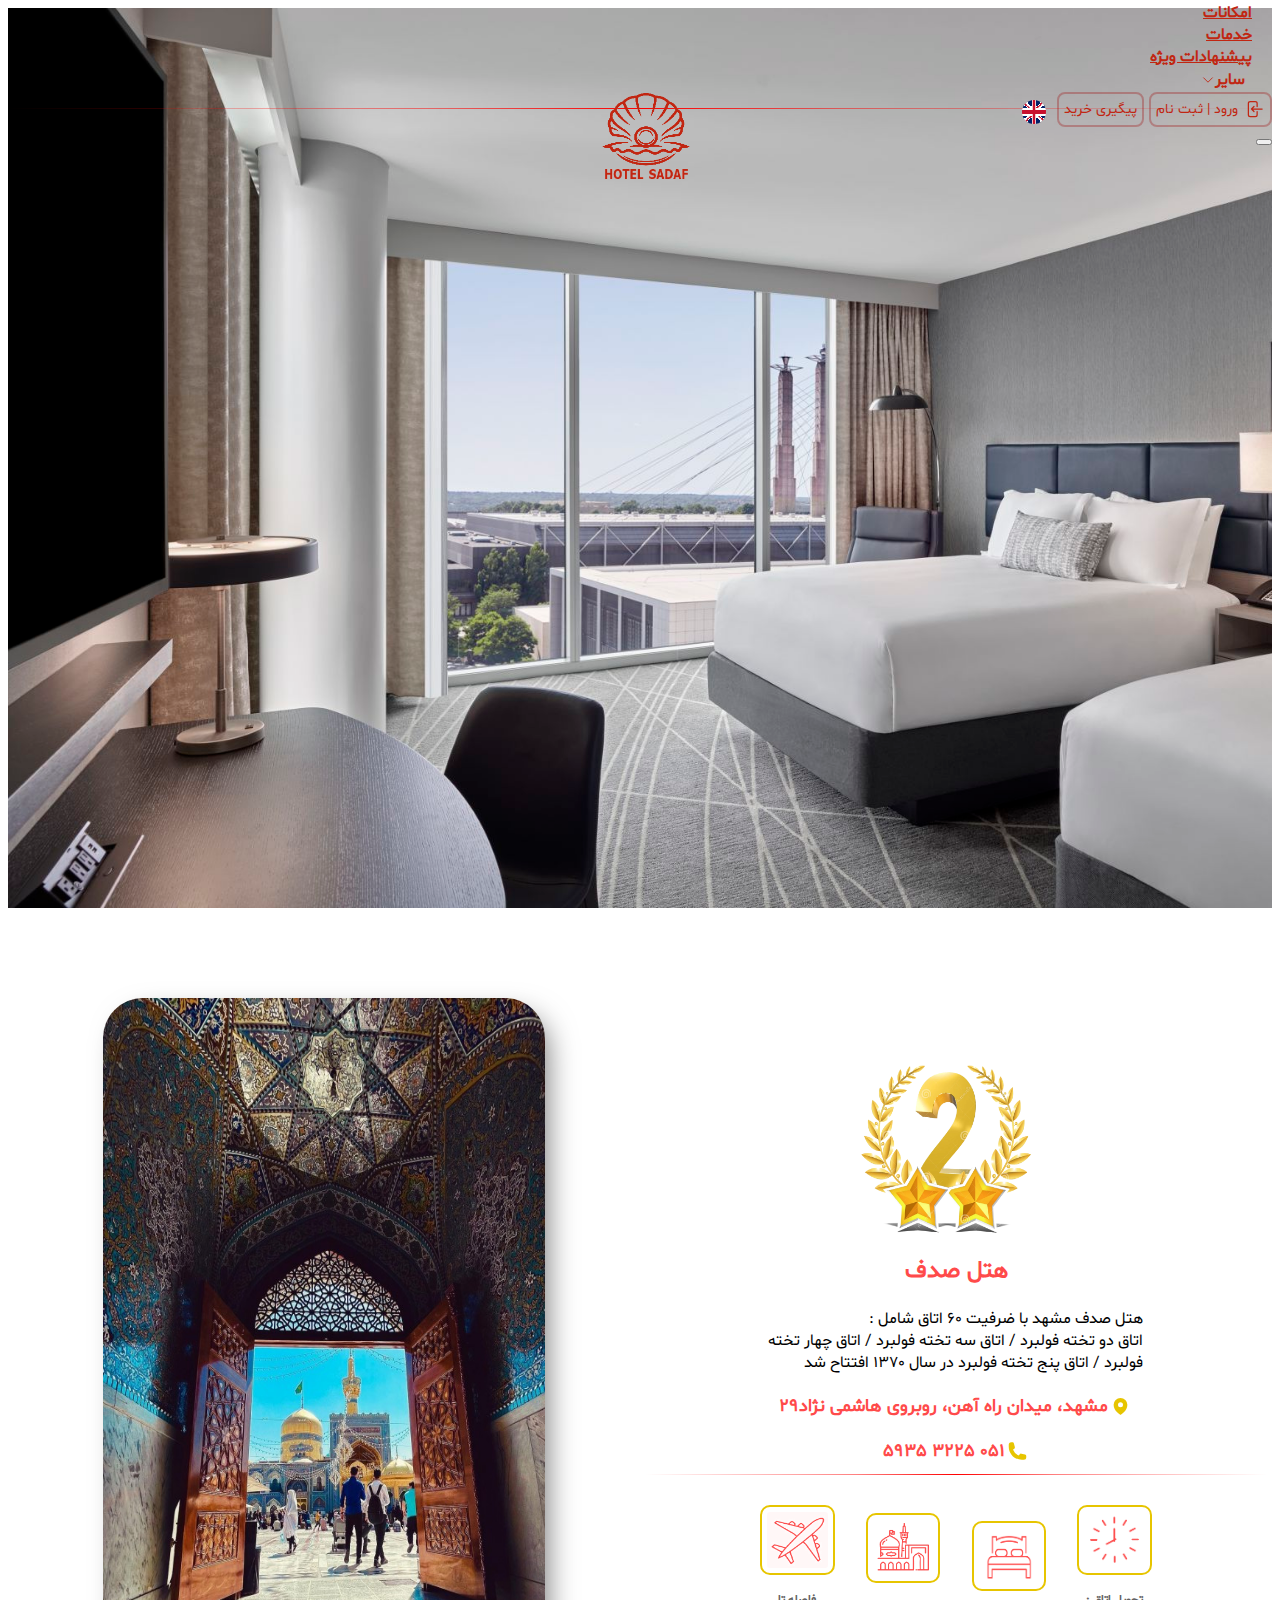
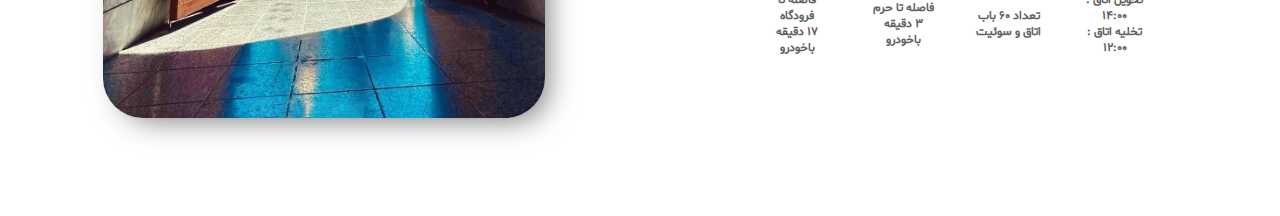
==== index.html @ 2b6723b4 "added navbar" ====
<!DOCTYPE html>
<html lang="fa" dir="rtl">
<head>
    <meta charset="UTF-8">
    <meta name="viewport" content="width=device-width, initial-scale=1.0">
    <title>نگین رز پاژ</title>
    <link href="https://cdn.jsdelivr.net/npm/bootstrap@5.3.2/dist/css/bootstrap.min.css" rel="stylesheet" integrity="sha384-T3c6CoIi6uLrA9TneNEoa7RxnatzjcDSCmG1MXxSR1GAsXEV/Dwwykc2MPK8M2HN" crossorigin="anonymous">
    <link rel="stylesheet" href="./style/navbar.css">
    <link rel="stylesheet" href="./style/app.css">
    <link rel="stylesheet" href="./style/about.css">
</head>
<body>
    <div id="myimg" class="site-top">
        <nav class="navbar navbar-expand-lg">
            <div class="container-fluid">
                <div class="collapse navbar-collapse" id="navbarSupportedContent">
                    <div class="nav-item navbar-link links marrg">
                        <a class="nav-link" href="#">صفحه اصلی</a>
                    </div>
                    <div class="nav-item navbar-link links marrg">
                        <a class="nav-link" href="#">معرفی هتل</a>
                    </div>
                    <div class="nav-item navbar-link links marrg">
                        <a class="nav-link" href="#">امکانات</a>
                    </div>
                    <div class="nav-item navbar-link links marrg">
                        <a class="nav-link" href="#">خدمات</a>
                    </div>
                    <div class="nav-item navbar-link links marrg">
                        <a class="nav-link" href="#">پیشنهادات ویژه</a>
                    </div>
                    <button class="dropdown marrg">
                        <div class="dropdown-title">
                            <span>سایر</span>
                            <svg class="dropdown-title-icon" xmlns="http://www.w3.org/2000/svg" width="14" height="14" fill="none" viewBox="0 0 24 24" stroke-width="1.5" stroke="currentColor" class="w-6 h-6">
                                <path stroke-linecap="round" stroke-linejoin="round" d="M19.5 8.25l-7.5 7.5-7.5-7.5" />
                            </svg> 
                        </div>
                        <div class="dropdown-content-container">
                            <div class="dropdown-content">
                                <div class="mydropdown-item dropdown-link">
                                    <span>درباره ما</span>
                                </div>
                                <div class="mydropdown-item dropdown-link dropdown-item-last">
                                    <span>تماس با ما</span>
                                </div>
                            </div>
                        </div>
                    </button>
                </div>
                <a class="navbar-brand" href="#"><img width="90px" height="90px" src="./img/logo.png" alt=""></a>
                <div class="navbar-btns">
                    <div class="nav-btn-stay">
                        <svg class="login_icon"xmlns="http://www.w3.org/2000/svg" style="width: 22px; height: 20px;color: #c12612" fill="none" viewBox="0 0 24 24" stroke-width="1.5" stroke="currentColor" class="w-6 h-6">
                            <path stroke-linecap="round" stroke-linejoin="round" d="M15.75 9V5.25A2.25 2.25 0 0013.5 3h-6a2.25 2.25 0 00-2.25 2.25v13.5A2.25 2.25 0 007.5 21h6a2.25 2.25 0 002.25-2.25V15M12 9l-3 3m0 0l3 3m-3-3h12.75" />
                          </svg>                      
                        <a href="./login-form/index.html" class="signin_link">ورود | ثبت نام</a>                    
                    </div>
                    <div class="nav-btn basket">                      
                        <a href="#" class="signin_link">پیگیری خرید</a>                    
                    </div>
                    <div class="language-element">
                        <button onclick="myFunction()" class="language-btn"></button>
                        <div class="language-drop dropdown">
                            <div id="language-dropdown" class="dropdown-content-container">
                                <div class="dropdown-content">
                                    <div class="mydropdown-item dropdown-link lang-item">
                                        <img style="border-radius: 15px;" width="24px" height="24px" src="./img/Flag_of_the_United_Kingdom.png" alt="eng-flag">
                                        <span>&#160 english</span>
                                    </div>
                                    <div class="mydropdown-item dropdown-link dropdown-item-last lang-item">
                                        <img style="margin-left: 10px; border-radius: 15px;" width="24px" height="24px" src="./img/arab-flag.png" alt="arab-flag">
                                        <span>&#160 العربی</span>
                                    </div>
                                </div>
                            </div>
                        </div>
                    </div>
                </div>
                <button onclick="show()" class="navbar-toggler btn-tooggle" type="button" data-bs-toggle="collapse" data-bs-target="#navbarSupportedContent" aria-controls="navbarSupportedContent" aria-expanded="false" aria-label="Toggle navigation">
                    <span class="navbar-toggler-icon "></span>
                </button>
            </div>
        </nav>
        <div class="divider">
        </div>
    </div>
    <div class="about container-fluid">
        <div class="about-text">
            <img class="text-photo" width="175px" height="175px" src="./img/2star.png" alt="stars">
            <h2 style="text-align: center; color: #ff4a4a;font-weight: bold;">هتل صدف</h2>
            <span style="padding-right: 20%;">هتل صدف مشهد با ضرفیت 60 اتاق شامل : </span>
            <span style="padding-right: 20%; width: 85%;">اتاق دو تخته فولبرد / اتاق سه تخته فولبرد / اتاق چهار تخته فولبرد / اتاق پنج تخته فولبرد در سال 1370 افتتاح شد</span>
            <div class="about-location">
                <svg xmlns="http://www.w3.org/2000/svg" style="width: 25px; height:20px; color: #e7c500" viewBox="0 0 24 24" fill="currentColor" class="w-6 h-6">
                    <path fill-rule="evenodd" d="m11.54 22.351.07.04.028.016a.76.76 0 0 0 .723 0l.028-.015.071-.041a16.975 16.975 0 0 0 1.144-.742 19.58 19.58 0 0 0 2.683-2.282c1.944-1.99 3.963-4.98 3.963-8.827a8.25 8.25 0 0 0-16.5 0c0 3.846 2.02 6.837 3.963 8.827a19.58 19.58 0 0 0 2.682 2.282 16.975 16.975 0 0 0 1.145.742ZM12 13.5a3 3 0 1 0 0-6 3 3 0 0 0 0 6Z" clip-rule="evenodd" />
                </svg>                  
                <span class="loc-text">مشهد، میدان راه آهن، روبروی هاشمی نژاد۲۹</span>
            </div>
            <div class="about-call">
                <svg xmlns="http://www.w3.org/2000/svg" style="width: 25px; height:20px; color: #e7c500" viewBox="0 0 24 24" fill="currentColor" class="w-6 h-6">
                    <path fill-rule="evenodd" d="M1.5 4.5a3 3 0 0 1 3-3h1.372c.86 0 1.61.586 1.819 1.42l1.105 4.423a1.875 1.875 0 0 1-.694 1.955l-1.293.97c-.135.101-.164.249-.126.352a11.285 11.285 0 0 0 6.697 6.697c.103.038.25.009.352-.126l.97-1.293a1.875 1.875 0 0 1 1.955-.694l4.423 1.105c.834.209 1.42.959 1.42 1.82V19.5a3 3 0 0 1-3 3h-2.25C8.552 22.5 1.5 15.448 1.5 6.75V4.5Z" clip-rule="evenodd" />
                </svg>                  
                <span class="call-text">051 3225 5935</span>  
            </div>
            <div class="divider" style="height: 1.5px;">
            </div>
            <div class="about-cards">
                <div class="single-about-card">
                    <img class="about-card-img" src="./img/clock.png" alt="clock">
                    <div class="about-card-text">
                        <span>تحویل اتاق : 14:00</span>
                        <span>تخلیه اتاق : 12:00</span>
                    </div>
                </div>
                <div class="single-about-card">
                    <img class="about-card-img" src="./img/bed.png" alt="clock">
                    <div class="about-card-text">
                        <span>تعداد 60 باب</span>
                        <span>اتاق و سوئیت</span>
                    </div>
                </div>
                <div class="single-about-card">
                    <img class="about-card-img" src="./img/shrine.png" alt="clock">
                    <div class="about-card-text">
                        <span>فاصله تا حرم</span>
                        <span>3 دقیقه باخودرو</span>
                    </div>
                </div>
                <div class="single-about-card">
                    <img class="about-card-img" src="./img/plain.png" alt="clock">
                    <div class="about-card-text">
                        <span>فاصله تا فرودگاه</span>
                        <span>17 دقیقه باخودرو</span>
                    </div>
                </div>
            </div>
        </div>
        <div class="about-img">
            <img src="./img/shrine.jpg" alt="">
        </div>
    </div>
</body>

<script src="https://cdn.jsdelivr.net/npm/bootstrap@5.3.2/dist/js/bootstrap.bundle.min.js" integrity="sha384-C6RzsynM9kWDrMNeT87bh95OGNyZPhcTNXj1NW7RuBCsyN/o0jlpcV8Qyq46cDfL" crossorigin="anonymous"></script>
<script src="./js/slider.js"></script>
<script src="./js/navbar.js"></script>
</html>
---- style/navbar.css ----
@media screen and (max-width: 1170px) and (min-width: 990px) {
    .navbar-link a{font-size: 10px;}
    .dropdown .dropdown-title{font-size: 10px;}
    .nav-btn a{font-size: 12px;}

}

@media screen and (max-width: 992px) {
    .btn-tooggle{
        position: absolute;
        left: 10px;
        top: 10px;
    }
    .container-fluid{
        position: relative;
    }
    .navbar-btns{
        margin: 0px auto;
    }
}

@media screen and (max-width: 500px) {
    .nav-btn-stay a{
        font-size: 10px;
    }
    .basket a{
        font-size: 10px;
    }
    .navbar-btns{
        margin-right: 0px;
    }
}

.navbar-brand{
    position: absolute;
    right: 46%;
}

.site-top{
    width: 100%;
    height: 100vh;
    background-size: cover;
    transition: all 250ms ease-in-out;
}
.navbar{
    height: 90px;
    display: flex;
    /* background-color: rgba(0, 0, 0, 0.096); */
    display: flex;
    align-items: center;
    position: relative;
}

.navbar-container{
    display: flex;
    background-color: rgba(0, 0, 0, 0);
    align-items: center;
    gap: 15px;
}

.navbar-menu{
    display: flex;
    gap: 27px;
}

.mydropdown-item:hover{
    background-color: #c12612;
    .dropdown-from-left-text{
        color: #f3f3f3;
    }
    .dropdown-from-left-text-icon{
        color: white;
    }
}

.mydropdown-item{
    width: 100%;
    height: 40px;
    text-align: right;
    padding-top: 3px;
    transition: all 250ms ease-in;
}

.mydropdown-item > span{
    margin-right: 10px;
}

.mydropdown-item-last{
    border-radius: 0px 0px 10px 10px;
}

.dropdown-link{
    width: 100%;
}

.dropdown-link:hover{
    color: white;
}

.dropdown{
    border: none;
    text-decoration: none;
    color: black;
    background-color: rgba(0, 0, 0, 0);
    font-size: 16px;
    cursor: pointer;
    transition: all 250ms ease-in-out 100ms;
    display: inline-flex;
    padding-right: 7px;
}

.dropdown-title-icon{
    transition: all 250ms ease-in-out;
}

.dropdown-title{
    transition: all 250ms ease-in-out;
    color: #c12612;
    font-weight: bold;
}

.nav-link{
    color: #c12612;
    font-weight: bold;
}

.dropdown:hover{
    .dropdown-content-container{
        display: block;
    }
    .dropdown-title-icon{
        transform: rotate(180deg);
    }
}

.dropdown-title{
    display: flex;
    align-items: center;
    justify-content: center;
}

.dropdown-content-container{
    display: none;
    margin-top: 24px;
    position: absolute;
    background-color: white;
    transition: all 250ms ease-in-out 100ms;
    border-radius: 0px 0px 10px 10px;
    width: 122px;
}

.dropdown-content{
    display: flex;
    flex-direction: column;
    align-items:center;
    justify-content: right;
}

.dropdown-from-left{
    width: 100%;
}

.dropdown-from-left:hover{
    .dropdown-from-left-container{
        display: block;
    }
}

.dropdown-from-left-container{
    display: none;
    position: absolute;
    background-color: white;
    margin-right: 123px;
    margin-top: -26px;
    width: 120px;
    border-radius: 10px 0px 10px 10px;
}

.dropdown-from-left-content{
    display: flex;
    flex-direction: column;
    align-items: start;
}

.dropdown-from-left-link{
    width: 100%;
    height: 33px;
    transition: all 250ms ease-in-out;
    text-align: right;
    padding-top: 2px;
}

.dropdown-from-left-title{
    display: flex;
    align-items: center;
    justify-content: space-between;
    padding-right: 5px;
}

.toplink{
    border-radius: 10px 0px 0px 0px;
}

.lastlink{
    border-radius:  0px 0px 0px 10px;
}

.dropdown-from-left-link:hover{
    background-color: #723c80;
    color: white;
    .dropdown-from-left-link > a{
        color: white;
    }
}

.navbar-link{
    min-width: 30px;
    color: black;
}

.marrg{
    margin-right: 20px;
}

.navbar-link > a{
    transition: all 250ms ease-in;
}

.navbar-link > a:hover{
    color: white;
}


.navbar-btns{
    display: flex;
    gap: 5px;
}

.nav-btn{
    font-size: 14px;
    height: 35px;
    gap: 5px;
    border: 2px solid #9f111151;
    border-radius: 8px;
    padding: 5px;
    transition: all 250ms ease-in;
    cursor: pointer;
    /* width: 120px; */
}

.nav-btn-stay{
    font-size: 14px;
    height: 35px;
    display: flex;
    align-items: center;
    gap: 5px;
    border: 2px solid #9f111151;
    border-radius: 8px;
    padding: 5px;
    transition: all 250ms ease-in;
    cursor: pointer;
}

.nav-btn:hover{
    background-color: #ffffff3f;
}

.basket{
    display: flex;
    align-items: center;
    justify-content: center;
}

.language-btn{
    border: none;
    width: 24px;
    height: 24px;
    border-radius: 15px;
    background-image: url(../img/Flag_of_the_United_Kingdom.png);
    cursor: pointer;
    margin-top: 6px;
}

.language-element{
    display: flex;
    flex-direction: column;
    align-items: center;
    justify-content: center;
    width: 37px;
}

#language-dropdown{
    position: absolute;
    left: -22px;
}

#language-dropdown::after{
    content: "";
    position: absolute;
    transition: all 0.3s ease-in;
    top: -33px;
    left: calc(50% - 50px);
    border-top: 18px solid transparent;
    border-bottom: 18px solid rgb(255, 255, 255);
    border-left: 18px solid transparent;
    border-right: 18px solid transparent;
}

.lang-item{
    display: flex;
    align-items: center;
    justify-content: center;
}

.signin_link{
    color: #c12612;
    text-decoration: none;
}

.divider{
    background: rgb(143,29,29);
    background: linear-gradient(90deg, rgba(143,29,29,0) 0%, rgba(255,0,0,0.499124649859944) 34%, rgba(255,0,0,1) 50%, rgba(255,0,0,0.4963235294117647) 66%, rgba(255,0,0,0) 100%);
    width: 100%;
    height: 1px;
    margin-top: 10px;
}
---- style/app.css ----
@font-face {
    font-family: "shabnam";
    src: url("../fonts/Shabnam-FD.woff2") format("woff2");
}

*{
    box-sizing: border-box;
    font-family: "shabnam",sans-serif;
}

.links{
    text-decoration: none;
}

body{
    overflow-x: hidden;
}

.main-container{
    width: 85%;
}


@media screen and (max-width: 1000px) {
    .main-container{
        width: 100%;
    }
}
---- style/about.css ----
.about{
    display: flex;
    height: 100vh;
    overflow-x: hidden;
    align-items: center;
}

.about-text{
    display: flex;
    flex-direction: column;
    padding: 5px;
    position: relative;
}

.about-text{
    width: 50%;
}

.text-photo{
    margin-right: 37.25%;
}

.about-location , .about-call{
    display: flex;
    align-items: center;
    justify-content: center;
    margin-top: 20px;
}

.loc-text , .call-text{
    color: #ff4a4a;
    font-size: 18px;
    font-weight: 800;
}

.single-about-card{
    width: 12%;
}

.about-cards{
    margin-top: 30px;
    display: flex;
    align-items: center;
    justify-content: center;
    gap: 5%;
}

.about-card-img{
    width: 100%;
    height: 70px;
    padding: 5px;
    border: 2px solid #e7c500;
    border-radius: 10px;
}

.about-card-text{
    width: 100%;
    display: flex;
    flex-direction: column;
    margin-top: 10px;
    text-align: center;
}

.about-card-text span{
    color: rgb(98, 98, 98);
    font-size: 12px;
    font-weight: 600;
}

.about-img{
    display: flex;
    justify-content: center;
    height: 80%;
    width: 50%;
}

.about-img img{
    height: 100%;
    width: 70%;
    border-radius: 40px;
    -webkit-box-shadow: 10px 10px 30px -9px rgba(112,112,112,1);
    -moz-box-shadow: 10px 10px 30px -9px rgba(112,112,112,1);
    box-shadow: 10px 10px 30px -9px rgba(112,112,112,1);
}
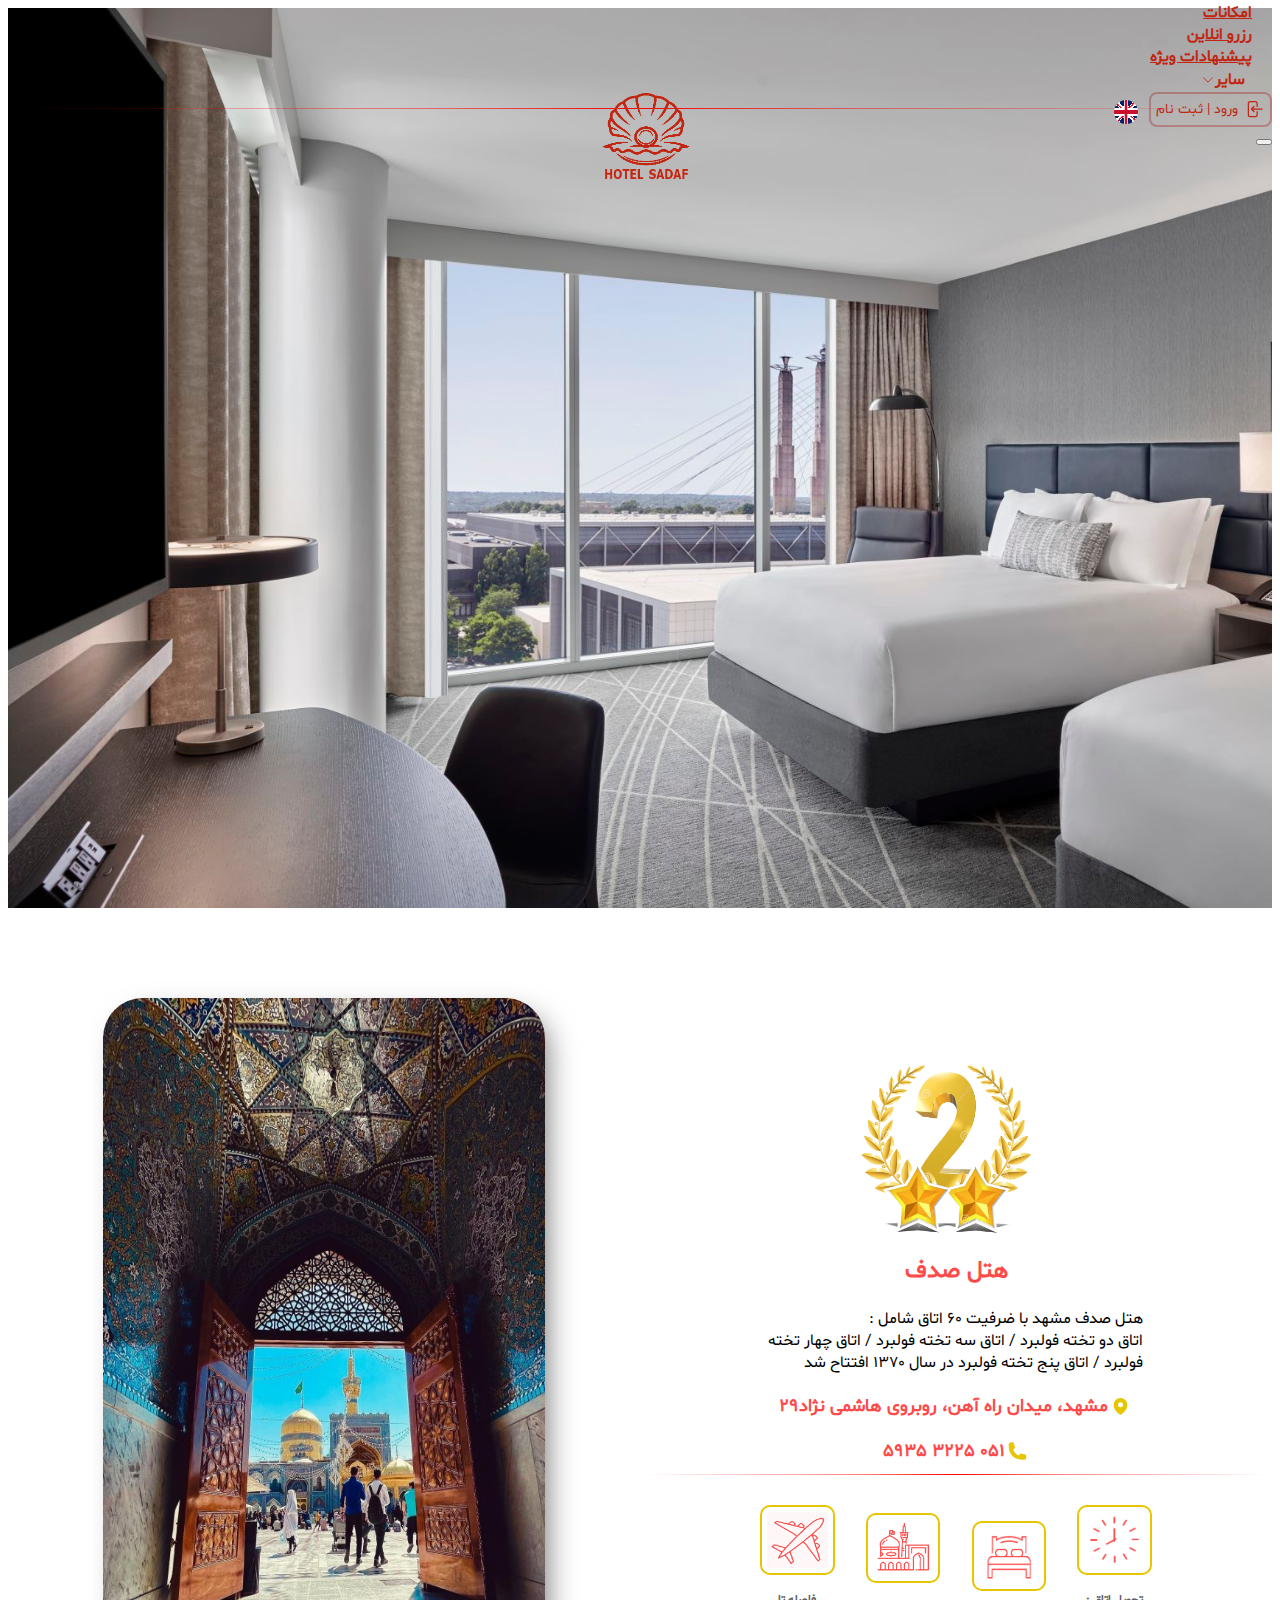
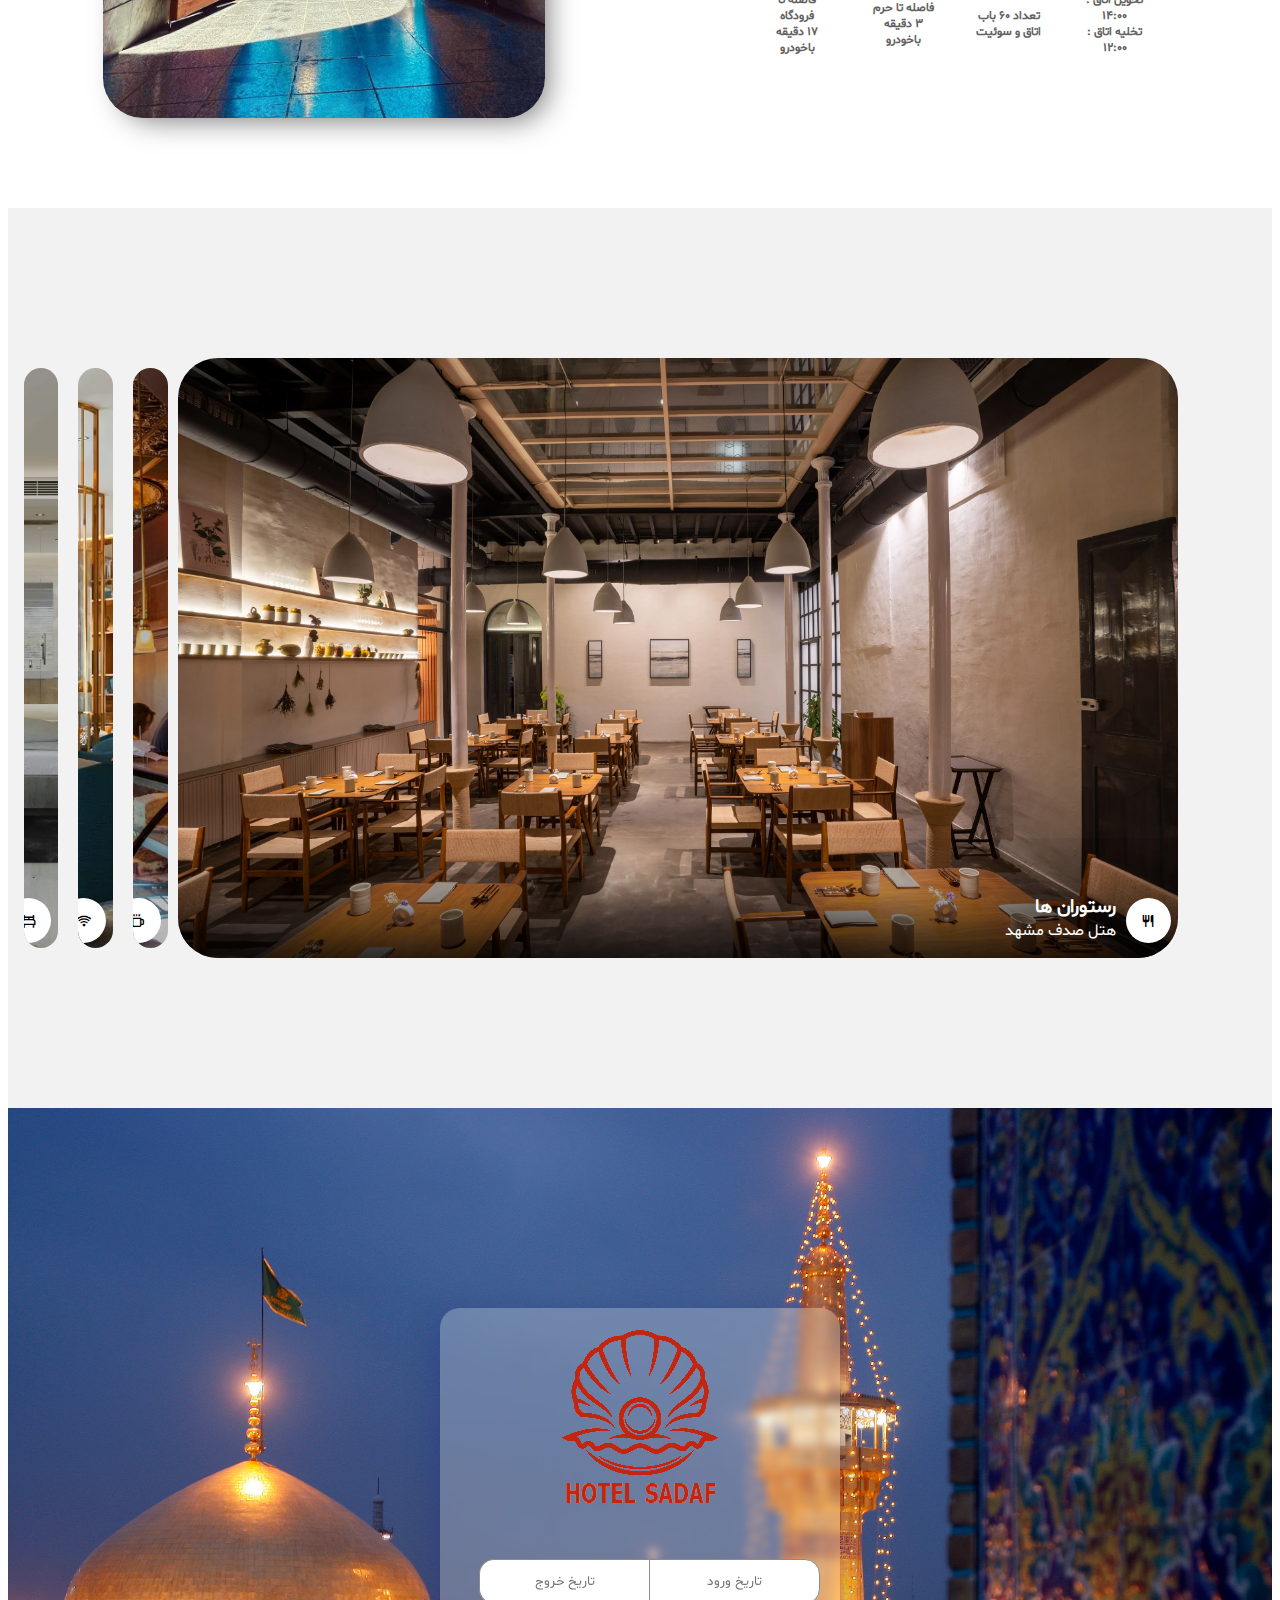
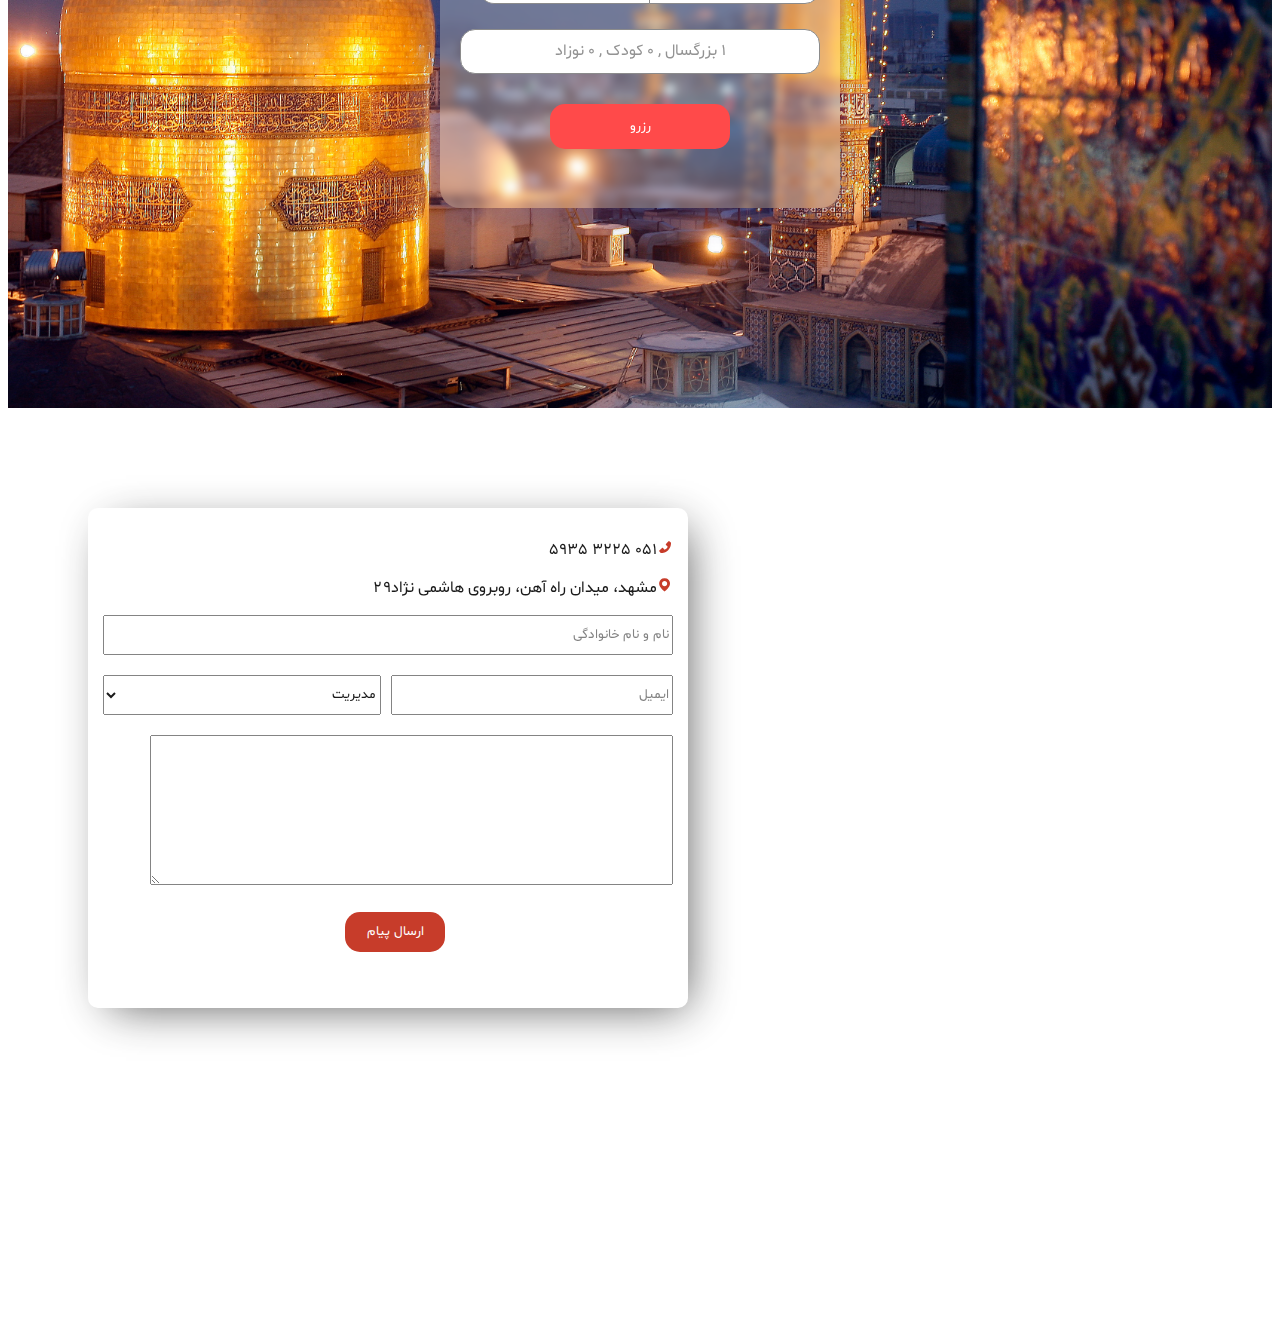
==== commit ad78000e: "homepage completed" ====
--- a/index.html
+++ b/index.html
@@ -3,11 +3,16 @@
 <head>
     <meta charset="UTF-8">
     <meta name="viewport" content="width=device-width, initial-scale=1.0">
-    <title>نگین رز پاژ</title>
+    <title>هتل صدف مشهد</title>
     <link href="https://cdn.jsdelivr.net/npm/bootstrap@5.3.2/dist/css/bootstrap.min.css" rel="stylesheet" integrity="sha384-T3c6CoIi6uLrA9TneNEoa7RxnatzjcDSCmG1MXxSR1GAsXEV/Dwwykc2MPK8M2HN" crossorigin="anonymous">
+    <link href='https://unpkg.com/boxicons@2.0.7/css/boxicons.min.css' rel='stylesheet'>
     <link rel="stylesheet" href="./style/navbar.css">
     <link rel="stylesheet" href="./style/app.css">
     <link rel="stylesheet" href="./style/about.css">
+    <link rel="stylesheet" href="./style/carousel.css">
+    <link rel="stylesheet" href="./style/map.css">
+    <link rel="stylesheet" href="./style/apibox.css">
+    <link rel="stylesheet" href="./date/kamadatepicker.min.css">
 </head>
 <body>
     <div id="myimg" class="site-top">
@@ -24,7 +29,7 @@
                         <a class="nav-link" href="#">امکانات</a>
                     </div>
                     <div class="nav-item navbar-link links marrg">
-                        <a class="nav-link" href="#">خدمات</a>
+                        <a class="nav-link" href="#">رزرو انلاین</a>
                     </div>
                     <div class="nav-item navbar-link links marrg">
                         <a class="nav-link" href="#">پیشنهادات ویژه</a>
@@ -55,9 +60,6 @@
                             <path stroke-linecap="round" stroke-linejoin="round" d="M15.75 9V5.25A2.25 2.25 0 0013.5 3h-6a2.25 2.25 0 00-2.25 2.25v13.5A2.25 2.25 0 007.5 21h6a2.25 2.25 0 002.25-2.25V15M12 9l-3 3m0 0l3 3m-3-3h12.75" />
                           </svg>                      
                         <a href="./login-form/index.html" class="signin_link">ورود | ثبت نام</a>                    
-                    </div>
-                    <div class="nav-btn basket">                      
-                        <a href="#" class="signin_link">پیگیری خرید</a>                    
                     </div>
                     <div class="language-element">
                         <button onclick="myFunction()" class="language-btn"></button>
@@ -140,9 +142,173 @@
             <img src="./img/shrine.jpg" alt="">
         </div>
     </div>
+    <div class="options-body container-fluid">
+        <div class="options">
+            <div class="option active" style="background-image: url('./img/Untitled-1.jpg');">
+                <div class="shadow"></div>
+                <div class="label">
+                <div class="icon">
+                    <i class='bx bx-restaurant'></i>
+                </div>
+                <div class="info">
+                    <div class="main">رستوران ها</div>
+                    <div class="sub">هتل صدف مشهد</div>
+                </div>
+                </div>
+            </div>
+            <div class="option" style="background-image: url('./img/cofe.jpg');">
+                <div class="shadow"></div>
+                <div class="label">
+                    <div class="icon">
+                        <i class='bx bx-coffee' ></i>
+                    </div>
+                    <div class="info">
+                        <div class="main">کافی شاپ ها</div>
+                        <div class="sub">هتل صدف مشهد</div>
+                    </div>
+                </div>
+            </div>
+            <div class="option" style="background-image: url('./img/lobby.jpg');;">
+                <div class="shadow"></div>
+                <div class="label">
+                    <div class="icon">
+                        <i class='bx bx-wifi'></i>
+                    </div>
+                    <div class="info">
+                        <div class="main">لابی هتل</div>
+                        <div class="sub">هتل صدف مشهد</div>
+                    </div>
+                </div>
+            </div>
+            <div class="option" style="background-image: url('./img/room.jpg');">
+                <div class="shadow"></div>
+                <div class="label">
+                <div class="icon">
+                    <i class='bx bx-bed'></i>
+                </div>
+                <div class="info">
+                    <div class="main">اتاق ها</div>
+                    <div class="sub">هتل صدف مشهد</div>
+                </div>
+                </div>
+            </div>
+        </div>
+    </div>
+    <div class="onlineRes">
+        <div class="container-fluid apibox">
+            <div class="api-inp">
+                <img class="mylogo" src="./img/logo.png" alt="logo">
+                <div class="date-inp">
+                    <input type="text" name="datee" id="HoStrTime" class="datepick">
+                    <input type="text" name="datee" id="HoEndTime" class="datepickEnd">
+                </div>
+                <div class="number-of-pass-inp" onclick="HoShowSetNumber()">
+                    <span class="PassNumber" id="HoAdultNum"></span>
+                    <span class="PassNumber" id="HoKidNum"></span>
+                    <span class="PassNumber" id="HoChildNum"></span>
+                    <div id="HoSetNumber" class="set-number">
+                        <div class="single-row">
+                            <span class="age-row-title">بزرگسال<span class="age-discrib">(بزرگتر از 12 سال)</span></span>
+                            <button class="plus" onclick="HoIncrease('adult')">
+                                <svg style="width: 24px; height:24px;" xmlns="http://www.w3.org/2000/svg" fill="none" viewBox="0 0 24 24" stroke-width="1.5" stroke="currentColor" class="w-6 h-6">
+                                <path stroke-linecap="round" stroke-linejoin="round" d="M12 9v6m3-3H9m12 0a9 9 0 11-18 0 9 9 0 0118 0z" />
+                                </svg>
+                            </button>
+                            <span id="HoAdult"></span>
+                            <button class="minus" onclick="HoDecrese('adult')">
+                                <svg style="width: 24px; height:24px;" xmlns="http://www.w3.org/2000/svg" fill="none" viewBox="0 0 24 24" stroke-width="1.5" stroke="currentColor" class="w-6 h-6">
+                                    <path stroke-linecap="round" stroke-linejoin="round" d="M15 12H9m12 0a9 9 0 11-18 0 9 9 0 0118 0z" />
+                                </svg>                              
+                            </button>
+                        </div>
+                        <div class="single-row">
+                            <span class="age-row-title">کودک<span class="age-discrib">(بین 2 الی 12 سال)</span></span>
+                            <button style="margin-right: 6.5px;" class="plus" onclick="HoIncrease('kid')">
+                                <svg style="width: 24px; height:24px;" xmlns="http://www.w3.org/2000/svg" fill="none" viewBox="0 0 24 24" stroke-width="1.5" stroke="currentColor" class="w-6 h-6">
+                                <path stroke-linecap="round" stroke-linejoin="round" d="M12 9v6m3-3H9m12 0a9 9 0 11-18 0 9 9 0 0118 0z" />
+                                </svg>
+                            </button>
+                            <span id="HoKid"></span>
+                            <button class="minus" onclick="HoDecrese('kid')">
+                                <svg style="width: 24px; height:24px;" xmlns="http://www.w3.org/2000/svg" fill="none" viewBox="0 0 24 24" stroke-width="1.5" stroke="currentColor" class="w-6 h-6">
+                                    <path stroke-linecap="round" stroke-linejoin="round" d="M15 12H9m12 0a9 9 0 11-18 0 9 9 0 0118 0z" />
+                                </svg>                              
+                            </button>
+                        </div>
+                        <div class="single-row">
+                            <span class="age-row-title">نوزاد<span class="age-discrib">(کمتر از 2 سال)</span></span>
+                            <button style="margin-right: 29.5px;" class="plus" onclick="HoIncrease('child')">
+                                <svg style="width: 24px; height:24px;" xmlns="http://www.w3.org/2000/svg" fill="none" viewBox="0 0 24 24" stroke-width="1.5" stroke="currentColor" class="w-6 h-6">
+                                <path stroke-linecap="round" stroke-linejoin="round" d="M12 9v6m3-3H9m12 0a9 9 0 11-18 0 9 9 0 0118 0z" />
+                                </svg>
+                            </button>
+                            <span id="HoChild"></span>
+                            <button class="minus" onclick="HoDecrese('child')">
+                                <svg style="width: 24px; height:24px;" xmlns="http://www.w3.org/2000/svg" fill="none" viewBox="0 0 24 24" stroke-width="1.5" stroke="currentColor" class="w-6 h-6">
+                                    <path stroke-linecap="round" stroke-linejoin="round" d="M15 12H9m12 0a9 9 0 11-18 0 9 9 0 0118 0z" />
+                                </svg>                              
+                            </button>
+                        </div>
+                        <button class="age-submit">تایید</button>
+                    </div>
+                </div>
+                <button class="submit-search">رزرو</button>
+            </div>
+        </div>
+    </div>
+    <div class="map container-fluid">
+        <iframe class="mymap" src="https://www.google.com/maps/embed?pb=!1m18!1m12!1m3!1d675.9525253292547!2d59.62036240257253!3d36.30284320225684!2m3!1f0!2f0!3f0!3m2!1i1024!2i768!4f13.1!3m3!1m2!1s0x3f6c90e5ed8086eb%3A0xc0cc4158bf1b7c28!2sSadaf%20Hotel!5e0!3m2!1sen!2s!4v1705841017044!5m2!1sen!2s" style="border:0;" allowfullscreen="" loading="lazy" referrerpolicy="no-referrer-when-downgrade"></iframe> 
+        <div class="map-msgbox">
+            <div class="infobox">
+                <p><i style="color: #c12612;" class='bx bxs-phone bx-rotate-270' ></i>051 3225 5935</p>
+                <p><i style="color: #c12612;" class='bx bxs-map'></i>مشهد، میدان راه آهن، روبروی هاشمی نژاد۲۹</p>
+            </div>
+            <div class="msg-inputs">
+                <input type="text" name="fullName" id="fullName" placeholder="نام و نام خانوادگی">
+                <div class="top2-inputs">
+                    <input type="text" name="mail" id="mailpInp" placeholder="ایمیل">
+                    <select name="role" id="Role">
+                        <option value="manager">مدیریت</option>
+                    </select>
+                </div>
+                <div class="msg-twxt">
+                    <textarea name="msgtext" id="msgText" cols="69" rows="8"></textarea>
+                </div>
+            </div>
+            <button class="msgSub">ارسال پیام</button>
+        </div>   
+    </div>
 </body>
-
+<script src="./js/jquery.js"></script>
 <script src="https://cdn.jsdelivr.net/npm/bootstrap@5.3.2/dist/js/bootstrap.bundle.min.js" integrity="sha384-C6RzsynM9kWDrMNeT87bh95OGNyZPhcTNXj1NW7RuBCsyN/o0jlpcV8Qyq46cDfL" crossorigin="anonymous"></script>
 <script src="./js/slider.js"></script>
 <script src="./js/navbar.js"></script>
+<script src="./js/carosel.js"></script>
+<script src="./js/apibox.js"></script>
+<script src="./date/kamadatepicker.min.js"></script>
+<script>
+    let opt = {
+        placeholder : "تاریخ ورود",
+        forceFarsiDigits : true,
+        markHolidays : true,
+        markToday : true,
+        gotoToday : true,
+    }
+    let opt2 = {
+        placeholder : "تاریخ خروج",
+        forceFarsiDigits : true,
+        markHolidays : true,
+        markToday : true,
+        gotoToday : true,
+    }
+    kamaDatepicker('AirStrTime',opt);
+    kamaDatepicker('TrStrTime',opt);
+    kamaDatepicker('FlyStrTime',opt);
+    kamaDatepicker('HoStrTime',opt);
+    kamaDatepicker('BusStrTime',opt);
+    kamaDatepicker('AirEndTime',opt2);
+    kamaDatepicker('TrEndTime',opt2);
+    kamaDatepicker('FlyEndTime',opt2);
+    kamaDatepicker('HoEndTime',opt2);
+</script>
 </html>--- a/style/app.css
+++ b/style/app.css
@@ -14,6 +14,8 @@
 
 body{
     overflow-x: hidden;
+    display: flex;
+    flex-direction: column;
 }
 
 .main-container{
--- a/style/about.css
+++ b/style/about.css
@@ -82,3 +82,12 @@
     -moz-box-shadow: 10px 10px 30px -9px rgba(112,112,112,1);
     box-shadow: 10px 10px 30px -9px rgba(112,112,112,1);
 }
+
+@media screen and (max-width: 500px) {
+    .about{
+        flex-direction: column;
+    }
+    .about-img{
+        width: 100%;
+    }
+}--- a/style/carousel.css
+++ b/style/carousel.css
@@ -0,0 +1,178 @@
+.options-body {
+    display: flex;
+    flex-direction: row;
+    justify-content: center;
+    align-items: center;
+    overflow: hidden;
+    height: 100vh;
+    font-family: "Roboto", sans-serif;
+    transition: 0.25s;
+    background-color: rgb(242, 242, 242);
+}
+.credit {
+    position: absolute;
+    bottom: 20px;
+    left: 20px;
+    color: inherit;
+}
+.options {
+    display: flex;
+    flex-direction: row;
+    align-items: stretch;
+    overflow: hidden;
+    min-width: 600px;
+    max-width: 100%;
+    width: calc(100% - 100px);
+    height: 600px;
+    margin-right: 7%;
+}
+@media screen and (max-width: 718px) {
+    .options {
+      min-width: 520px;
+    }
+    .options .option:nth-child(5) {
+      display: none;
+    }
+}
+@media screen and (max-width: 638px) {
+    .options {
+      min-width: 440px;
+    }
+    .options .option:nth-child(4) {
+      display: none;
+    }
+}
+@media screen and (max-width: 558px) {
+    .options {
+      min-width: 360px;
+    }
+    .options .option:nth-child(3) {
+      display: none;
+    }
+}
+@media screen and (max-width: 478px) {
+    .options {
+      min-width: 280px;
+    }
+    .options .option:nth-child(2) {
+      display: none;
+    }
+}
+.options .option {
+    position: relative;
+    overflow: hidden;
+    max-width: 60px;
+    margin: 10px;
+    background: var(--optionBackground, var(--defaultBackground, #e6e9ed));
+    background-size: auto 120%;
+    background-position: center;
+    cursor: pointer;
+    transition: 0.5s cubic-bezier(0.05, 0.61, 0.41, 0.95);
+}
+.options .option:nth-child(1) {
+    --defaultBackground: #ed5565;
+}
+.options .option:nth-child(2) {
+    --defaultBackground: #fc6e51;
+}
+.options .option:nth-child(3) {
+    --defaultBackground: #ffce54;
+}
+.options .option:nth-child(4) {
+    --defaultBackground: #2ecc71;
+}
+.options .option:nth-child(5) {
+    --defaultBackground: #5d9cec;
+}
+.options .option:nth-child(6) {
+    --defaultBackground: #ac92ec;
+}
+.options .option.active {
+    flex-grow: 10000;
+    transform: scale(1);
+    max-width: 1000px;
+    margin: 0px;
+    border-radius: 40px;
+    /* background-size: auto 100%; */
+    background-size: cover;
+    /*&:active {
+        transform:scale(0.9);
+    }
+    */
+}
+.options .option.active .shadow {
+    box-shadow: inset 0 -120px 120px -120px black,
+      inset 0 -120px 120px -100px black;
+}
+.options .option.active .label {
+    bottom: 20px;
+    left: 20px;
+}
+.options .option.active .label .info > div {
+    left: 0px;
+    opacity: 1;
+}
+.options .option:not(.active) {
+    flex-grow: 1;
+    border-radius: 30px;
+}
+.options .option:not(.active) .shadow {
+    bottom: -40px;
+    box-shadow: inset 0 -120px 0px -120px black, inset 0 -120px 0px -100px black;
+}
+.options .option:not(.active) .label {
+    bottom: 10px;
+    left: 10px;
+}
+.options .option:not(.active) .label .info > div {
+    left: 20px;
+    opacity: 0;
+}
+.options .option .shadow {
+    position: absolute;
+    bottom: 0px;
+    left: 0px;
+    right: 0px;
+    height: 120px;
+    transition: 0.5s cubic-bezier(0.05, 0.61, 0.41, 0.95);
+}
+.options .option .label {
+    display: flex;
+    position: absolute;
+    right: 0px;
+    height: 40px;
+    /* transition: 0.5s cubic-bezier(0.05, 0.61, 0.41, 0.95); */
+}
+.options .option .label .icon {
+    display: flex;
+    flex-direction: row;
+    justify-content: center;
+    align-items: center;
+    min-width: 45px;
+    max-width: 45px;
+    height: 45px;
+    border-radius: 100%;
+    background-color: white;
+    color: black;
+    margin-right: 7px;
+
+}
+.options .option .label .info {
+    display: flex;
+    flex-direction: column;
+    justify-content: center;
+    margin-right: 10px;
+    color: white;
+    white-space: pre;
+}
+.options .option .label .info > div {
+    position: relative;
+    /* transition: 0.5s cubic-bezier(0.05, 0.61, 0.41, 0.95), opacity 0.5s ease-out; */
+}
+.options .option .label .info .main {
+    font-weight: bold;
+    font-size: 1.2rem;
+}
+.options .option .label .info .sub {
+    /* transition-delay: 0.1s; */
+}--- a/style/map.css
+++ b/style/map.css
@@ -0,0 +1,62 @@
+.map{
+    position: relative;
+}
+
+.map-msgbox{
+    height: 500px;
+    width: 600px;
+    position: absolute;
+    top: 100px;
+    left: 80px;
+    z-index: 1;
+    background-color: white;
+    padding: 15px;
+    -webkit-box-shadow: 10px 10px 45px -12px rgba(0,0,0,0.75);
+    -moz-box-shadow: 10px 10px 45px -12px rgba(0,0,0,0.75);
+    box-shadow: 10px 10px 45px -12px rgba(0,0,0,0.75);
+    opacity: 0.9;
+    border-radius: 10px;
+}
+
+.mymap{
+    width: 100%;
+    height: 100vh;
+}
+
+#fullName{
+    width: 100%;
+    height: 40px;
+}
+
+.top2-inputs{
+    display: flex;
+    align-items: center;
+    gap: 10px;
+    margin-top: 20px;
+}
+
+#mailpInp{
+    width: 100%;
+    height: 40px;
+}
+
+#Role{
+    width: 100%;
+    height: 40px;
+}
+
+#msgText{
+    margin-top: 20px;
+}
+
+.msgSub{
+    border: none;
+    margin-top: 20px;
+    margin-right: 40%;
+    text-decoration: none;
+    color: white;
+    background-color: #c12612;
+    height: 40px;
+    border-radius: 15px;
+    width: 100px;
+}--- a/style/apibox.css
+++ b/style/apibox.css
@@ -0,0 +1,310 @@
+.onlineRes{
+    height: 100vh;
+    background-image: url(../img/shrine-glass.jpg);
+    background-size: cover;
+    display: flex;
+    align-items: center;
+}
+
+.apibox{
+    background: rgba( 255, 255, 255, 0.25 );
+    box-shadow: 0 8px 32px 0 rgba( 31, 38, 135, 0.37 );
+    backdrop-filter: blur( 4px );
+    -webkit-backdrop-filter: blur( 4px );
+    border-radius: 10px;
+    height: 500px;
+    margin: auto;
+    width: 400px;
+    border-radius: 20px;
+    display: flex;
+    flex-direction: column;
+    gap: 20px;
+    padding: 20px;
+}
+
+.FlyBoxes{
+  align-items: center;
+  justify-content: center;
+}
+
+.api-btns{
+    position: relative;
+    display: flex;
+}
+
+.api-inp{
+    display: flex;
+    flex-direction: column;
+    align-items: center;
+    gap: 10px;
+}
+
+.ways-num{
+    position: absolute;
+    top: 20px;
+    right: 15%;
+}
+
+.bbttnn{
+  position: relative;
+  top: 20px;
+  right: 2%;
+  margin-bottom: 2%;
+}
+
+.pricing-toggle {
+    border: 1px solid #8b8b8b;
+    border-radius: 30px;
+    padding: 3px 3px;
+    height: 40px;
+    display: flex;
+    align-items: center;
+    width: 13.3%;
+    margin-top: 20px;
+}
+
+.Toggler{
+    display: none;
+}
+
+.pricing-toggle input[type="radio"]+label {
+    display: flex;
+    align-items: center;
+    background-color: white;
+    color: black;
+    padding: 10px 20px;
+    border-radius: 30px;
+    cursor: pointer;
+    user-select: none;
+    text-align: center;
+    height: 35px;
+    width: 50%;
+    transition: all 200ms ease;
+}
+
+.pricing-toggle input[type="radio"]:checked+label {
+    background-color: #723c80;
+    color: white;
+    height: 35px;
+}
+
+input[type=radio] {
+  --s: 1em;     /* control the size */
+  --c: #723c80; /* the active color */
+  
+  height: var(--s);
+  aspect-ratio: 1;
+  border: calc(var(--s)/8) solid #939393;
+  padding: calc(var(--s)/8);
+  background: 
+     radial-gradient(farthest-side,var(--c) 94%,#0000) 
+     50%/0 0 no-repeat content-box;
+  border-radius: 50%;
+  appearance: none;
+  cursor: pointer;
+  transition: .3s;
+}
+input[type=radio]:checked {
+  border-color: var(--c);
+  background-size: 100% 100%;
+}
+
+input[type=radio]:disabled {
+  background: 
+     linear-gradient(#939393 0 0) 
+     50%/100% 20% no-repeat content-box;
+  opacity: .5;
+  cursor: not-allowed;
+}
+
+label {
+  display:inline-flex;
+  align-items:center;
+  gap:10px;
+  margin:5px 0;
+  cursor: pointer;
+}
+
+.date-inp{
+  width: 100%;
+  display: flex;
+  align-items: center;
+  padding: 0;
+  margin: 0;
+  margin-top: 40px;
+}
+
+.spdate-inp{
+  width: 250px;
+  display: flex;
+  align-items: center;
+  padding: 0;
+  margin: 0;
+}
+
+.submit-search{
+  background-color: #ff4a4a;
+  color: white;
+  border: none;
+  border-radius: 15px;
+  height: 45px;
+  width: 50%;
+}
+
+.strloc{
+  width: 30%;
+  border: 1px solid #8b8b8b;
+  border-radius: 15px;
+  height: 45px;
+  background-color: white;
+  color: #858585;
+  position: relative;
+  z-index: 2;
+}
+
+.strloc-options{
+  background-color: white;
+  height: 200px;
+  overflow-y: scroll;
+  width: 95%;
+  top: 50px;
+  display: none;
+  position: absolute;
+}
+
+.AirSigleLink{
+  color: black;
+  cursor: pointer;
+  transition: all 100ms ease-in;
+  height: 30px;
+  margin-bottom: 0px;
+}
+
+.AirSigleLink:hover{
+  color: white;
+  background-color: #723c80;
+  cursor: pointer;
+}
+
+.AirSigleLink2{
+  color: black;
+  cursor: pointer;
+  transition: all 100ms ease-in;
+  height: 30px;
+  margin-bottom: 0px;
+}
+
+.AirSigleLink2:hover{
+  color: white;
+  background-color: #723c80;
+  cursor: pointer;
+}
+
+.switch-btn{
+  border: none;
+  color: #cc00ff;
+  height: 40px;
+  width: 40px;
+  border-radius: 50%;
+  background-color: rgb(236, 234, 234);
+  margin-left: -12px;
+  margin-right: -12px;
+  z-index: 5;
+  position: relative;
+}
+
+.datepick{
+  border-radius: 0px 15px 15px 0px;
+  border: 1px solid #8b8b8b;
+  height: 45px;
+  text-align: center;
+  width: 100%;
+}
+
+.spdatepick{
+  border-radius: 15px;
+  border: 1px solid #8b8b8b;
+  height: 45px;
+  text-align: center;
+  width: 100%;
+}
+
+.datepickEnd{
+  border-radius: 15px 0px 0px 15px;
+  border: 1px solid #8b8b8b;
+  border-right: none;
+  height: 45px;
+  text-align: center;
+  width: 100%;
+}
+
+.number-of-pass-inp{
+  border-radius: 15px;
+  border: 1px solid #8b8b8b;
+  height: 45px;
+  text-align: center;
+  width: 100%;
+  text-align: center;
+  padding-top: 10px;
+  margin-top: 15px;
+  margin-bottom: 20px;
+  background-color: white;
+}
+
+.PassNumber{
+  color: #939393;
+}
+
+.set-number{
+  background-color: white;
+  border: 1px solid #8b8b8b;
+  border-radius: 15px;
+  width: 110%;
+  flex-direction: column;
+  align-items: center;
+  gap: 15px;
+  position: relative;
+  top: 12px;
+  right: -12px;
+  padding: 10px 0px;
+  display: inline-flex;
+  opacity: 0;
+  pointer-events: none;
+}
+
+.single-row{
+  display: flex;
+  gap: 12px;
+  padding-right: 5px;
+  justify-content: center;
+}
+
+.plus{
+  border: none;
+  background-color: white;
+  color: #70008d;
+}
+
+.minus{
+  border: none;
+  background-color: white;
+  color: #70008d;
+}
+
+.age-row-title{
+  color: #858585;
+}
+
+.age-discrib{
+  font-size: 11px;
+  color: #8b8b8b;
+}
+
+.age-submit{
+  border: none;
+  background-color: #723c80;
+  color: white;
+  width: 25%;
+  height: 40px;
+  border-radius: 8px;
+}--- a/date/kamadatepicker.min.css
+++ b/date/kamadatepicker.min.css
@@ -0,0 +1,125 @@
+/*! kamadatepicker - version 1.5.3 */
+.bd-hide {
+    display: none
+}
+
+.bd-main {
+    background-color: #fff;
+    border: 1px solid #000;
+    padding: 5px;
+    z-index: 9999;
+    width: auto !important;
+    margin: 0;
+    box-shadow: 0 4px 8px 0 rgba(0, 0, 0, .2), 0 6px 20px 0 rgba(0, 0, 0, .19)
+}
+
+.bd-calendar {
+    width: 210px;
+    padding: 0;
+    margin: 0
+}
+
+.bd-calendar table {
+    border: none;
+    width: 210px
+}
+
+.bd-title {
+    width: 210px;
+    padding: 0;
+    margin: 0
+}
+
+.bd-dropdown {
+    display: inline-block;
+    float: right;
+    width: 75px
+}
+
+.bd-dropdown select {
+    width: 100%
+}
+
+.bd-dropdown select,
+.bd-next,
+.bd-prev {
+    height: 30px;
+    border: none;
+    cursor: pointer
+}
+
+.bd-next,
+.bd-prev {
+    background-repeat: no-repeat;
+    background-position: 50% 50%;
+    background-color: #fff;
+    width: 30px;
+    margin: 0;
+    padding: 0;
+    display: inline-block;
+    float: right
+}
+
+.bd-table thead {
+    background-color: #723c80;
+    color: #fff
+}
+
+.bd-table thead tr {
+    height: 30px;
+    cursor: context-menu
+}
+
+.bd-table thead tr th {
+    text-align: center
+}
+
+.bd-table tbody tr td {
+    border: none
+}
+
+.bd-empty-cell,
+.bd-table-days button {
+    width: 30px;
+    height: 30px
+}
+
+.bd-table-days button {
+    background-color: #f8f8f8;
+    border: 0
+}
+
+.bd-table-days button:hover:enabled {
+    color: red;
+    font-weight: 700;
+    background-color: #e7e7e7;
+    cursor: pointer
+}
+
+.bd-table-days button:disabled {
+    background-color: #eee
+}
+
+.bd-today {
+    background-color: #f6d4ff !important;
+    color: #723c80
+}
+
+.bd-holiday {
+    background-color: #fde8e8 !important
+}
+
+.bd-selected-day {
+    color: red;
+    font-weight: 700
+}
+
+.bd-goto-today {
+    width: 210px;
+    height: 30px;
+    color: #fff;
+    background-color: #723c80;
+    padding-top: 5px;
+    cursor: pointer;
+    text-align: center
+}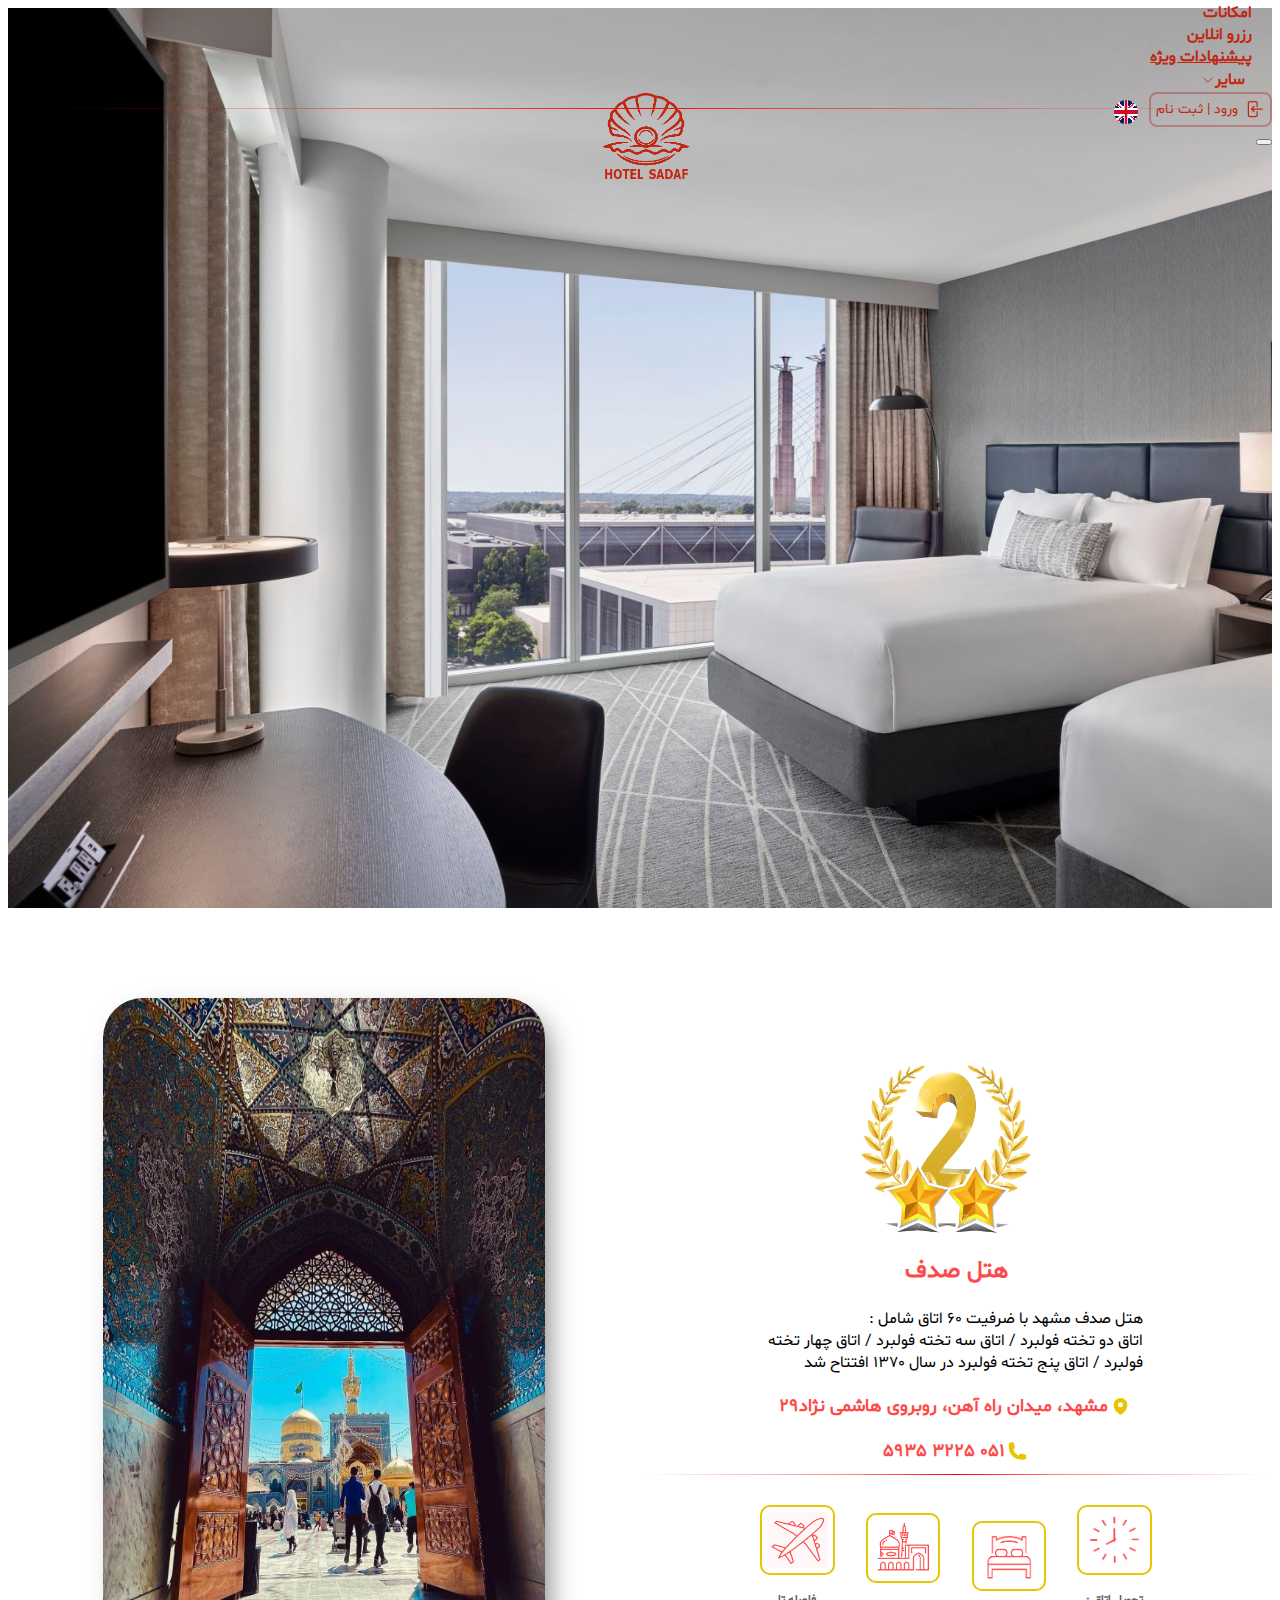
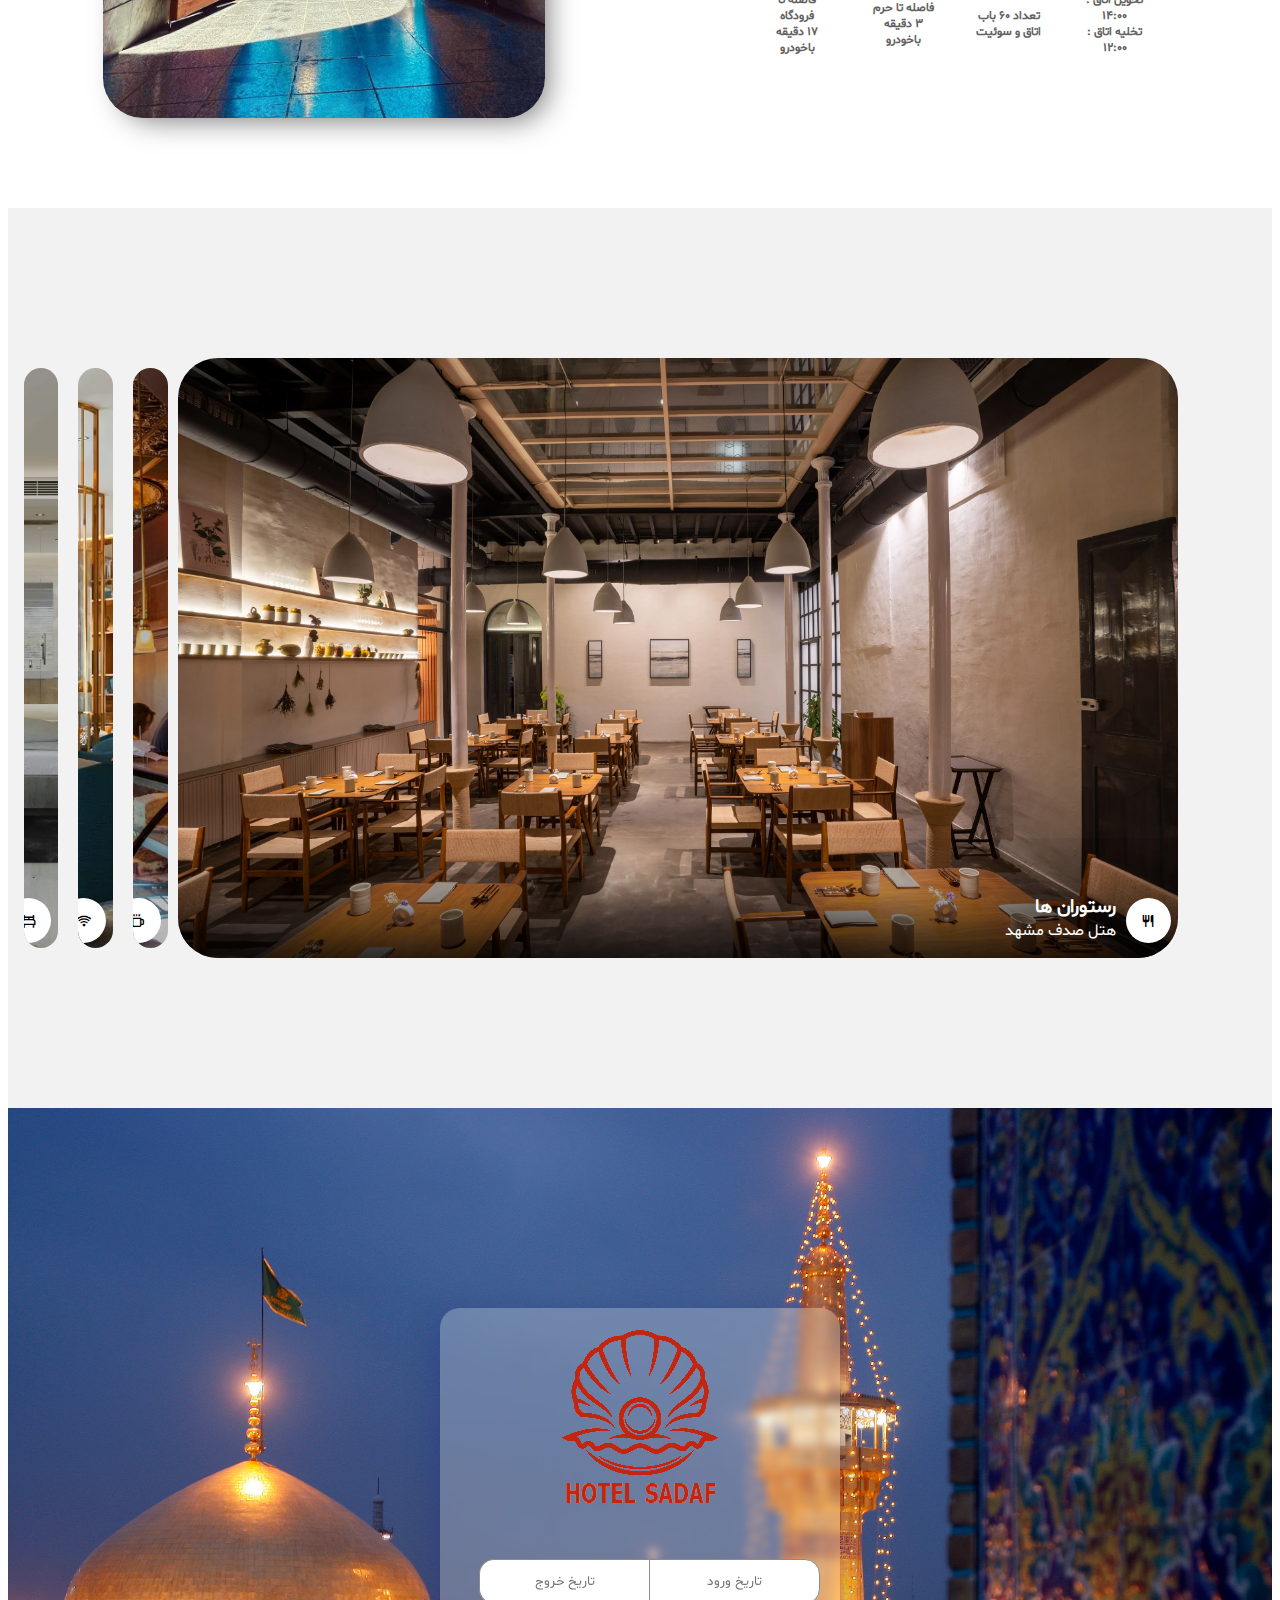
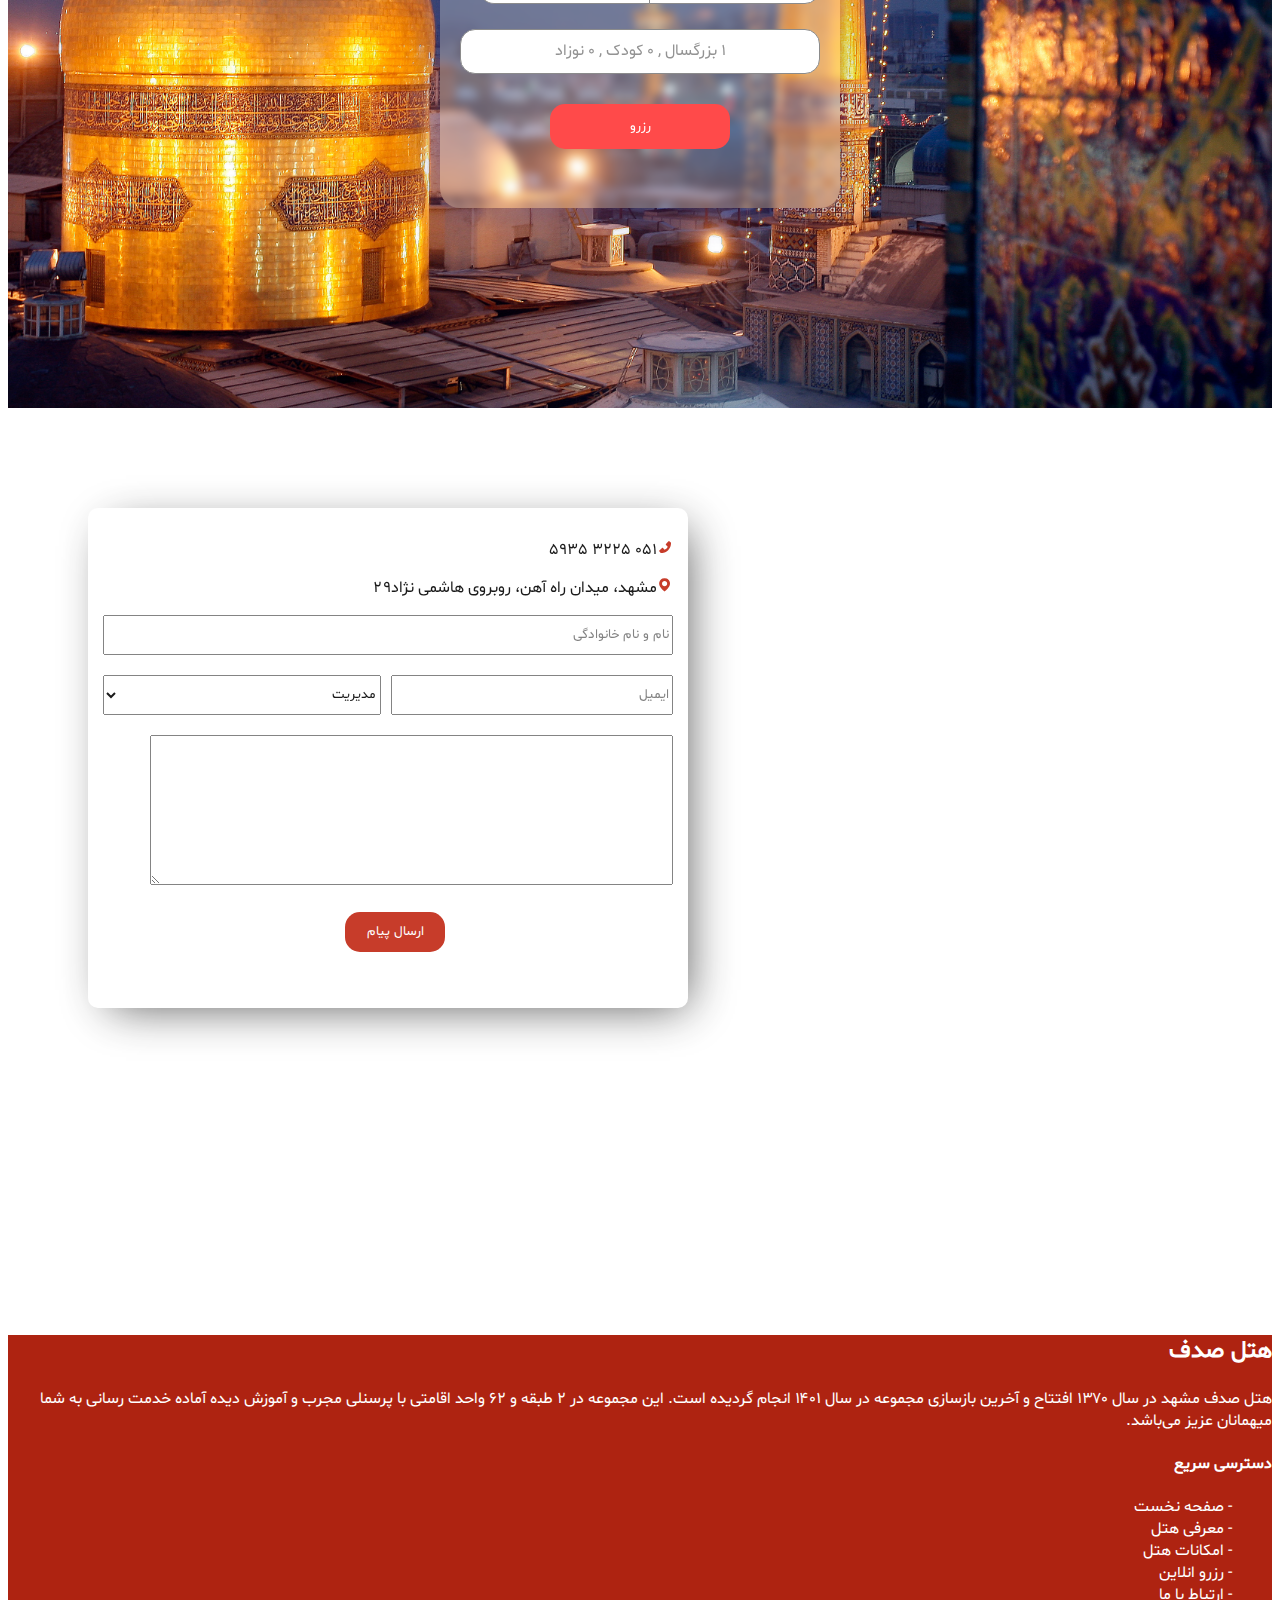
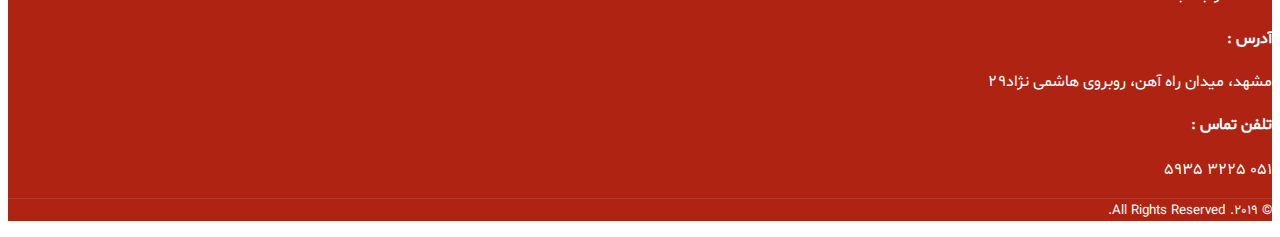
==== commit 4a90ff08: "login page and map added" ====
--- a/index.html
+++ b/index.html
@@ -20,16 +20,16 @@
             <div class="container-fluid">
                 <div class="collapse navbar-collapse" id="navbarSupportedContent">
                     <div class="nav-item navbar-link links marrg">
-                        <a class="nav-link" href="#">صفحه اصلی</a>
-                    </div>
-                    <div class="nav-item navbar-link links marrg">
-                        <a class="nav-link" href="#">معرفی هتل</a>
-                    </div>
-                    <div class="nav-item navbar-link links marrg">
-                        <a class="nav-link" href="#">امکانات</a>
-                    </div>
-                    <div class="nav-item navbar-link links marrg">
-                        <a class="nav-link" href="#">رزرو انلاین</a>
+                        <a class="nav-link" href="./index.html">صفحه اصلی</a>
+                    </div>
+                    <div class="nav-item navbar-link links marrg">
+                        <span class="nav-link spannav" onclick="scrolltoabout()">معرفی هتل</span>
+                    </div>
+                    <div class="nav-item navbar-link links marrg">
+                        <span class="nav-link spannav" onclick="scrolltoOpp()">امکانات</span>
+                    </div>
+                    <div class="nav-item navbar-link links marrg">
+                        <span class="nav-link spannav" onclick="scrolltoRes()">رزرو انلاین</span>
                     </div>
                     <div class="nav-item navbar-link links marrg">
                         <a class="nav-link" href="#">پیشنهادات ویژه</a>
@@ -59,7 +59,7 @@
                         <svg class="login_icon"xmlns="http://www.w3.org/2000/svg" style="width: 22px; height: 20px;color: #c12612" fill="none" viewBox="0 0 24 24" stroke-width="1.5" stroke="currentColor" class="w-6 h-6">
                             <path stroke-linecap="round" stroke-linejoin="round" d="M15.75 9V5.25A2.25 2.25 0 0013.5 3h-6a2.25 2.25 0 00-2.25 2.25v13.5A2.25 2.25 0 007.5 21h6a2.25 2.25 0 002.25-2.25V15M12 9l-3 3m0 0l3 3m-3-3h12.75" />
                           </svg>                      
-                        <a href="./login-form/index.html" class="signin_link">ورود | ثبت نام</a>                    
+                        <a href="./loginpage/login.html" class="signin_link">ورود | ثبت نام</a>                    
                     </div>
                     <div class="language-element">
                         <button onclick="myFunction()" class="language-btn"></button>
@@ -87,7 +87,7 @@
         <div class="divider">
         </div>
     </div>
-    <div class="about container-fluid">
+    <div id="About" class="about container-fluid">
         <div class="about-text">
             <img class="text-photo" width="175px" height="175px" src="./img/2star.png" alt="stars">
             <h2 style="text-align: center; color: #ff4a4a;font-weight: bold;">هتل صدف</h2>
@@ -142,7 +142,7 @@
             <img src="./img/shrine.jpg" alt="">
         </div>
     </div>
-    <div class="options-body container-fluid">
+    <div id="Options" class="options-body container-fluid">
         <div class="options">
             <div class="option active" style="background-image: url('./img/Untitled-1.jpg');">
                 <div class="shadow"></div>
@@ -194,7 +194,7 @@
             </div>
         </div>
     </div>
-    <div class="onlineRes">
+    <div id="Res" class="onlineRes">
         <div class="container-fluid apibox">
             <div class="api-inp">
                 <img class="mylogo" src="./img/logo.png" alt="logo">
@@ -277,6 +277,38 @@
             </div>
             <button class="msgSub">ارسال پیام</button>
         </div>   
+    </div>
+    <div class="pt-5 pb-5 footer">
+        <div class="container">
+          <div class="row">
+            <div class="col-lg-5 col-xs-12 about-company">
+              <h2>هتل صدف</h2>
+              <p class="pr-5 text-white-50">هتل صدف مشهد در سال ۱۳۷۰ افتتاح و آخرین بازسازی مجموعه در سال ۱۴۰۱ انجام گردیده است. این مجموعه در ۲ طبقه و ۶۲ واحد اقامتی با پرسنلی مجرب و آموزش دیده آماده خدمت رسانی به شما میهمانان عزیز می‌باشد.</p>
+              <p><a href="#"><i class="fa fa-facebook-square mr-1"></i></a><a href="#"><i class="fa fa-linkedin-square"></i></a></p>
+            </div>
+            <div class="col-lg-3 col-xs-12 links">
+              <h4 class="mt-lg-0 mt-sm-3">دسترسی سریع</h4>
+                <ul class="m-0 p-0 footlink">
+                  <li>- <a href="./index.html">صفحه نخست</a></li>
+                  <li>- <span class="footerSpan" onclick="scrolltoabout()">معرفی هتل</span></li>
+                  <li>- <span class="footerSpan" onclick="scrolltoOpp()">امکانات هتل</span></li>
+                  <li>- <span class="footerSpan" onclick="scrolltoRes()">رزرو انلاین</span></li>
+                  <li>- <a href="#">ارتباط با ما</a></li>
+                </ul>
+            </div>
+            <div class="col-lg-4 col-xs-12 location">
+              <h4 class="mt-lg-0 mt-sm-4">آدرس : </h4>
+              <p>مشهد، میدان راه آهن، روبروی هاشمی نژاد۲۹</p>
+              <h4 class="mt-lg-0 mt-sm-4">تلفن تماس : </h4>
+              <p class="mb-0"><i class="fa fa-phone mr-3"></i>051 3225 5935</p>
+            </div>
+          </div>
+          <div class="row mt-5">
+            <div class="col copyright">
+              <p class=""><small class="text-white-50">© 2019. All Rights Reserved.</small></p>
+            </div>
+          </div>
+        </div>
     </div>
 </body>
 <script src="./js/jquery.js"></script>
--- a/style/navbar.css
+++ b/style/navbar.css
@@ -323,4 +323,11 @@
     width: 100%;
     height: 1px;
     margin-top: 10px;
+}
+
+.spannav{
+    cursor: pointer;    
+}
+.spannav:hover{
+    color: white;
 }--- a/style/app.css
+++ b/style/app.css
@@ -14,14 +14,55 @@
 
 body{
     overflow-x: hidden;
-    display: flex;
-    flex-direction: column;
+    /* display: flex;
+    flex-direction: column; */
 }
 
 .main-container{
     width: 85%;
 }
 
+.footer{
+  background: #ae2311;
+  color:white;
+  
+  .links{
+    ul {list-style-type: none;}
+    li a{
+      color: white;
+      transition: color .2s;
+      &:hover{
+        text-decoration:none;
+        color:#ff8e80;
+        }
+    }
+  }  
+  .about-company{
+    i{font-size: 25px;}
+    a{
+      color:white;
+      transition: color .2s;
+      &:hover{color:#4180CB}
+    }
+  } 
+  .location{
+    i{font-size: 18px;}
+  }
+  .copyright p{border-top:1px solid rgba(255,255,255,.1);} 
+}
+
+.footlink a{
+    text-decoration: none;
+}
+
+.footerSpan{
+    cursor: pointer;
+    transition: all 200ms ease-in;
+}
+
+.footerSpan:hover{
+    color: #ff8e80;
+}
 
 @media screen and (max-width: 1000px) {
     .main-container{
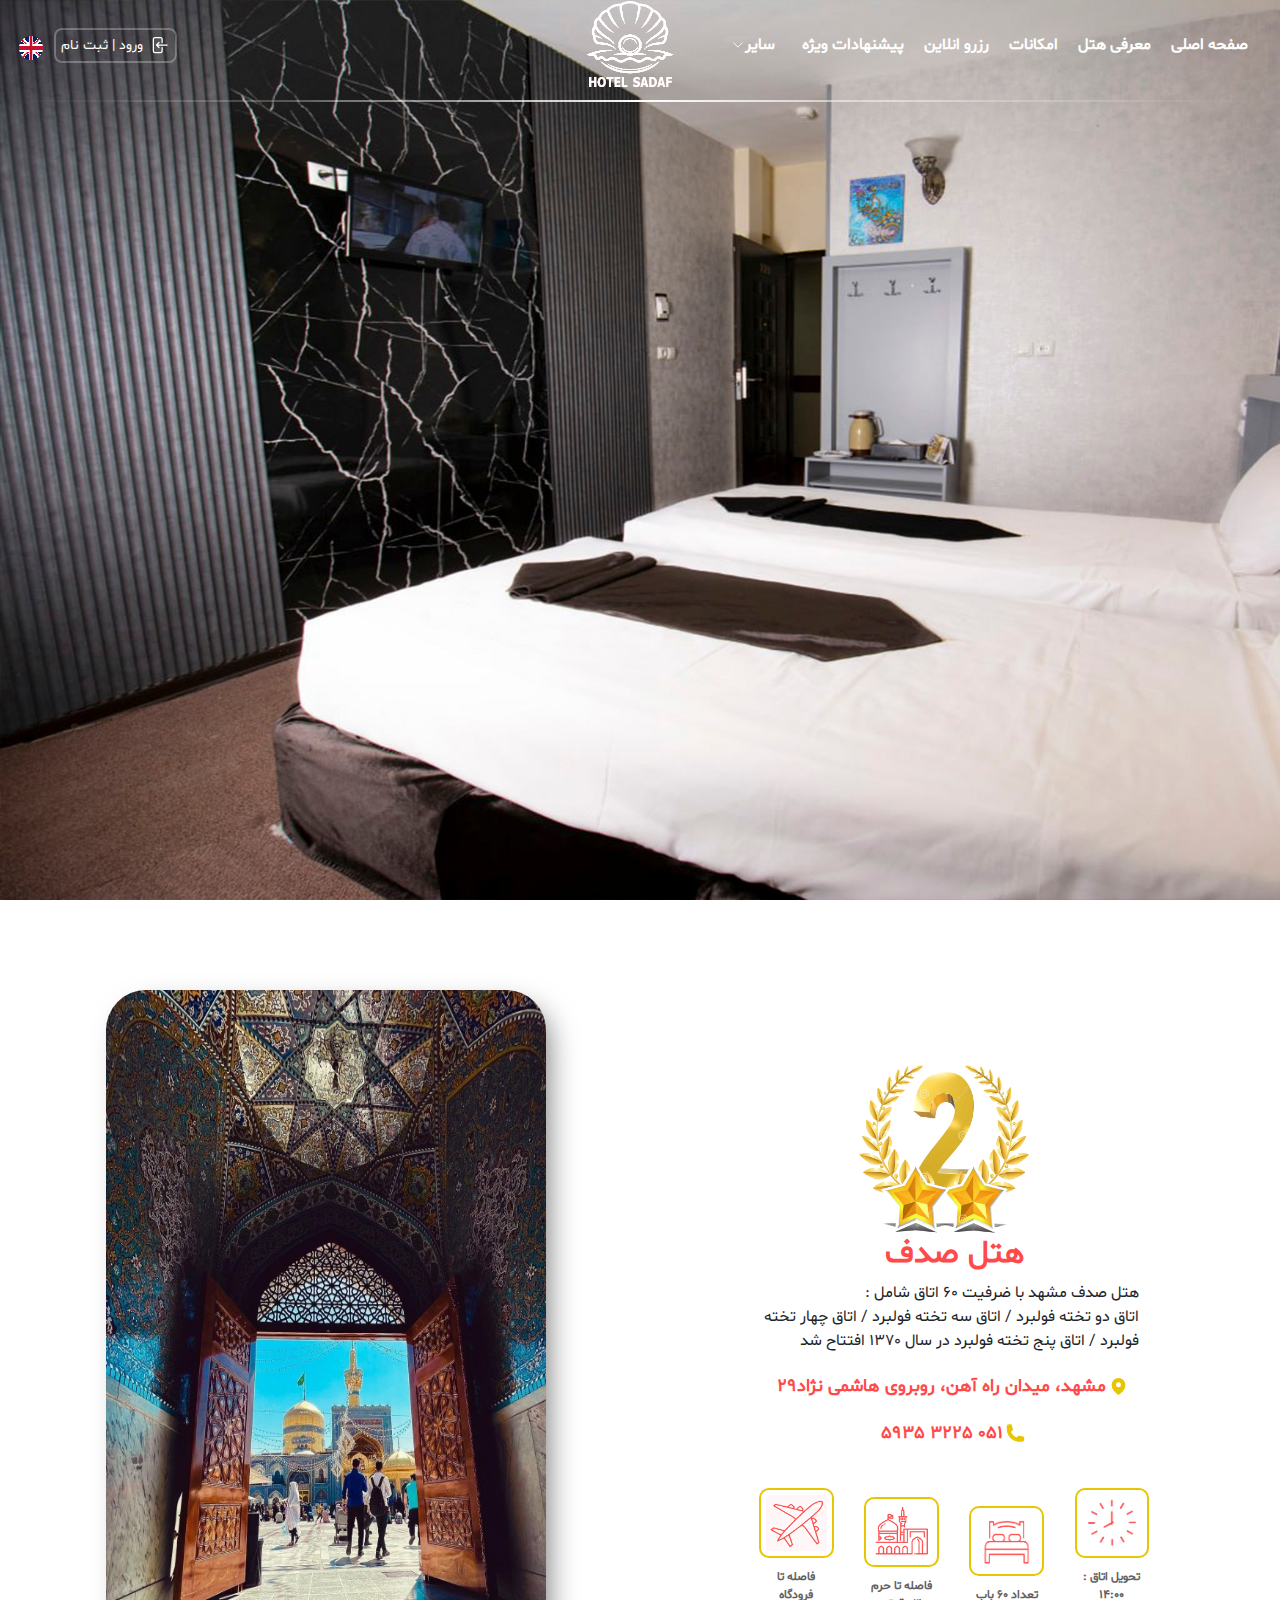
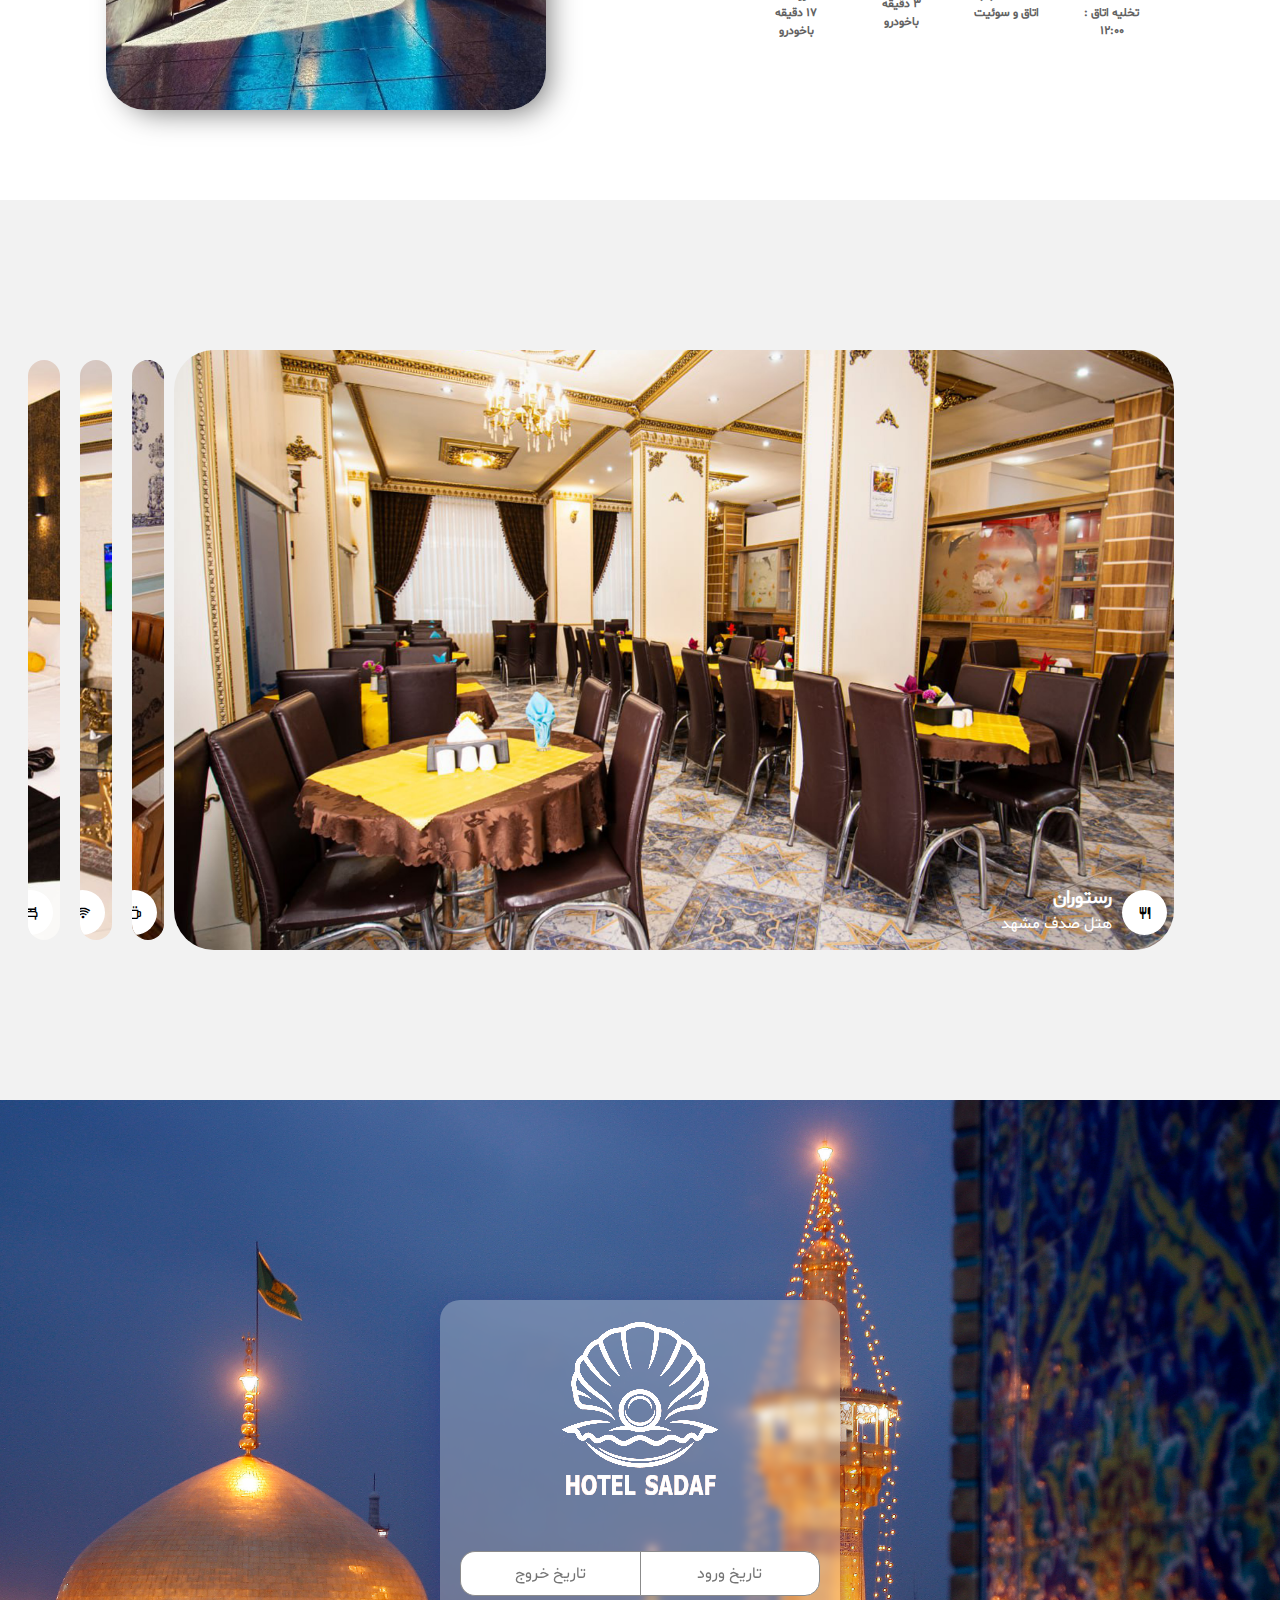
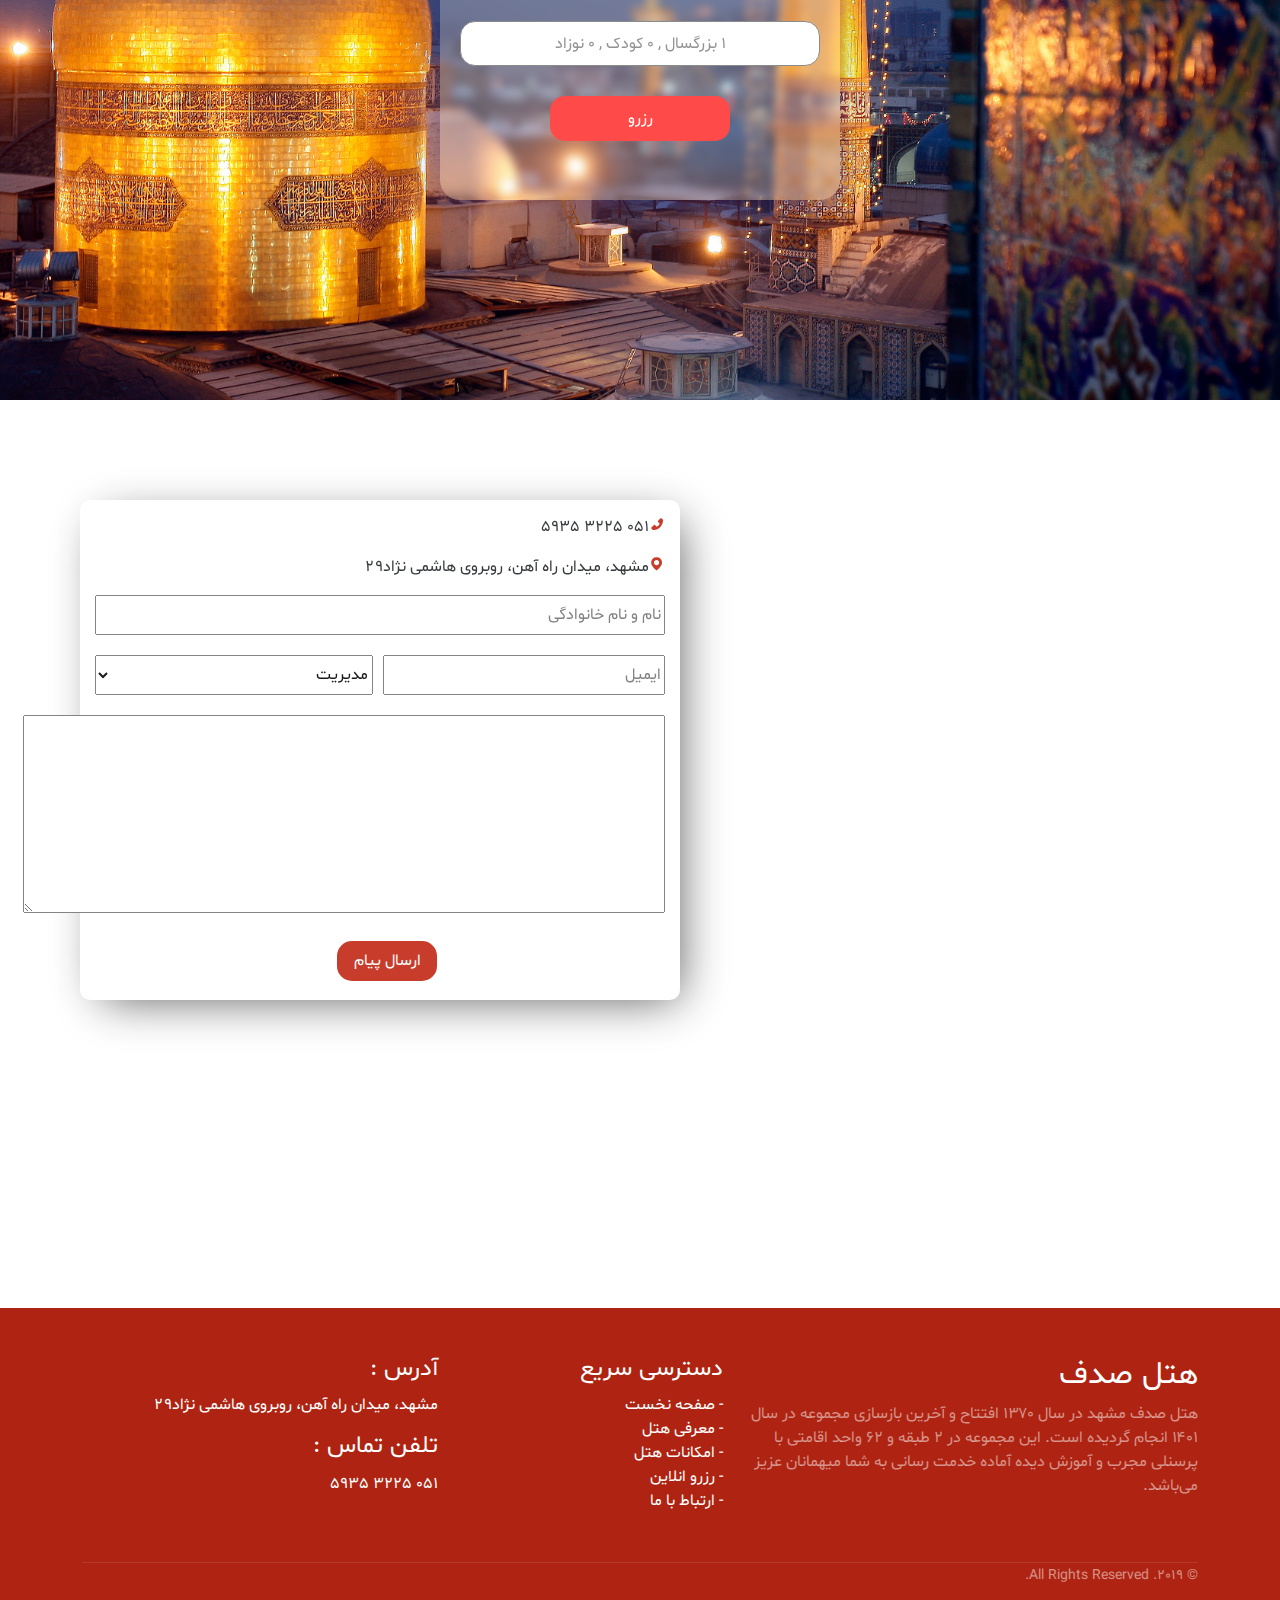
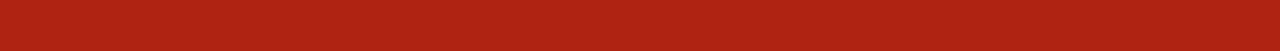
==== commit 24c4d89a: "add bootstrap" ====
--- a/index.html
+++ b/index.html
@@ -4,7 +4,8 @@
     <meta charset="UTF-8">
     <meta name="viewport" content="width=device-width, initial-scale=1.0">
     <title>هتل صدف مشهد</title>
-    <link href="https://cdn.jsdelivr.net/npm/bootstrap@5.3.2/dist/css/bootstrap.min.css" rel="stylesheet" integrity="sha384-T3c6CoIi6uLrA9TneNEoa7RxnatzjcDSCmG1MXxSR1GAsXEV/Dwwykc2MPK8M2HN" crossorigin="anonymous">
+    <!-- <link href="https://cdn.jsdelivr.net/npm/bootstrap@5.3.2/dist/css/bootstrap.min.css" rel="stylesheet" integrity="sha384-T3c6CoIi6uLrA9TneNEoa7RxnatzjcDSCmG1MXxSR1GAsXEV/Dwwykc2MPK8M2HN" crossorigin="anonymous"> -->
+    <link rel="stylesheet" href="./style/bootstrap.min.css">
     <link href='https://unpkg.com/boxicons@2.0.7/css/boxicons.min.css' rel='stylesheet'>
     <link rel="stylesheet" href="./style/navbar.css">
     <link rel="stylesheet" href="./style/app.css">
@@ -13,6 +14,7 @@
     <link rel="stylesheet" href="./style/map.css">
     <link rel="stylesheet" href="./style/apibox.css">
     <link rel="stylesheet" href="./date/kamadatepicker.min.css">
+    <link rel="icon" type="image/x-icon" href="./img/logo.ico">
 </head>
 <body>
     <div id="myimg" class="site-top">
@@ -56,7 +58,7 @@
                 <a class="navbar-brand" href="#"><img width="90px" height="90px" src="./img/logo.png" alt=""></a>
                 <div class="navbar-btns">
                     <div class="nav-btn-stay">
-                        <svg class="login_icon"xmlns="http://www.w3.org/2000/svg" style="width: 22px; height: 20px;color: #c12612" fill="none" viewBox="0 0 24 24" stroke-width="1.5" stroke="currentColor" class="w-6 h-6">
+                        <svg class="login_icon"xmlns="http://www.w3.org/2000/svg" style="width: 22px; height: 20px;color: #ffffff" fill="none" viewBox="0 0 24 24" stroke-width="1.5" stroke="currentColor" class="w-6 h-6">
                             <path stroke-linecap="round" stroke-linejoin="round" d="M15.75 9V5.25A2.25 2.25 0 0013.5 3h-6a2.25 2.25 0 00-2.25 2.25v13.5A2.25 2.25 0 007.5 21h6a2.25 2.25 0 002.25-2.25V15M12 9l-3 3m0 0l3 3m-3-3h12.75" />
                           </svg>                      
                         <a href="./loginpage/login.html" class="signin_link">ورود | ثبت نام</a>                    
@@ -144,31 +146,31 @@
     </div>
     <div id="Options" class="options-body container-fluid">
         <div class="options">
-            <div class="option active" style="background-image: url('./img/Untitled-1.jpg');">
+            <div class="option active" style="background-image: url('./img/hotel/rest.jpg');">
                 <div class="shadow"></div>
                 <div class="label">
                 <div class="icon">
                     <i class='bx bx-restaurant'></i>
                 </div>
                 <div class="info">
-                    <div class="main">رستوران ها</div>
+                    <div class="main">رستوران</div>
                     <div class="sub">هتل صدف مشهد</div>
                 </div>
                 </div>
             </div>
-            <div class="option" style="background-image: url('./img/cofe.jpg');">
+            <div class="option" style="background-image: url('./img/hotel/cofe.jpg');">
                 <div class="shadow"></div>
                 <div class="label">
                     <div class="icon">
                         <i class='bx bx-coffee' ></i>
                     </div>
                     <div class="info">
-                        <div class="main">کافی شاپ ها</div>
+                        <div class="main">کافی شاپ</div>
                         <div class="sub">هتل صدف مشهد</div>
                     </div>
                 </div>
             </div>
-            <div class="option" style="background-image: url('./img/lobby.jpg');;">
+            <div class="option" style="background-image: url('./img/hotel/lobby.jpg');;">
                 <div class="shadow"></div>
                 <div class="label">
                     <div class="icon">
@@ -180,7 +182,7 @@
                     </div>
                 </div>
             </div>
-            <div class="option" style="background-image: url('./img/room.jpg');">
+            <div class="option" style="background-image: url('./img/hotel/room.jpg');">
                 <div class="shadow"></div>
                 <div class="label">
                 <div class="icon">
@@ -312,7 +314,8 @@
     </div>
 </body>
 <script src="./js/jquery.js"></script>
-<script src="https://cdn.jsdelivr.net/npm/bootstrap@5.3.2/dist/js/bootstrap.bundle.min.js" integrity="sha384-C6RzsynM9kWDrMNeT87bh95OGNyZPhcTNXj1NW7RuBCsyN/o0jlpcV8Qyq46cDfL" crossorigin="anonymous"></script>
+<!-- <script src="https://cdn.jsdelivr.net/npm/bootstrap@5.3.2/dist/js/bootstrap.bundle.min.js" integrity="sha384-C6RzsynM9kWDrMNeT87bh95OGNyZPhcTNXj1NW7RuBCsyN/o0jlpcV8Qyq46cDfL" crossorigin="anonymous"></script> -->
+<script src="./js/bootstrap.min.js"></script>
 <script src="./js/slider.js"></script>
 <script src="./js/navbar.js"></script>
 <script src="./js/carosel.js"></script>
--- a/style/navbar.css
+++ b/style/navbar.css
@@ -45,7 +45,7 @@
 .navbar{
     height: 90px;
     display: flex;
-    /* background-color: rgba(0, 0, 0, 0.096); */
+    /* background-color: rgba(0, 0, 0, 0.374); */
     display: flex;
     align-items: center;
     position: relative;
@@ -115,12 +115,12 @@
 
 .dropdown-title{
     transition: all 250ms ease-in-out;
-    color: #c12612;
+    color: #ffffff;
     font-weight: bold;
 }
 
 .nav-link{
-    color: #c12612;
+    color: #ffffff;
     font-weight: bold;
 }
 
@@ -240,7 +240,7 @@
     font-size: 14px;
     height: 35px;
     gap: 5px;
-    border: 2px solid #9f111151;
+    border: 2px solid #c1c1c151;
     border-radius: 8px;
     padding: 5px;
     transition: all 250ms ease-in;
@@ -254,7 +254,7 @@
     display: flex;
     align-items: center;
     gap: 5px;
-    border: 2px solid #9f111151;
+    border: 2px solid #e0e0e051;
     border-radius: 8px;
     padding: 5px;
     transition: all 250ms ease-in;
@@ -313,16 +313,17 @@
 }
 
 .signin_link{
-    color: #c12612;
+    color: #ffffff;
     text-decoration: none;
 }
 
 .divider{
-    background: rgb(143,29,29);
-    background: linear-gradient(90deg, rgba(143,29,29,0) 0%, rgba(255,0,0,0.499124649859944) 34%, rgba(255,0,0,1) 50%, rgba(255,0,0,0.4963235294117647) 66%, rgba(255,0,0,0) 100%);
-    width: 100%;
-    height: 1px;
+    background: rgb(255, 255, 255);
+    background: linear-gradient(90deg, rgba(143,29,29,0) 0%, rgba(255, 255, 255, 0.499) 34%, rgb(255, 255, 255) 50%, rgba(255, 255, 255, 0.496) 66%, rgba(255,0,0,0) 100%);
+    width: 100%;
+    height: 2px;
     margin-top: 10px;
+    border-radius: 50%;
 }
 
 .spannav{
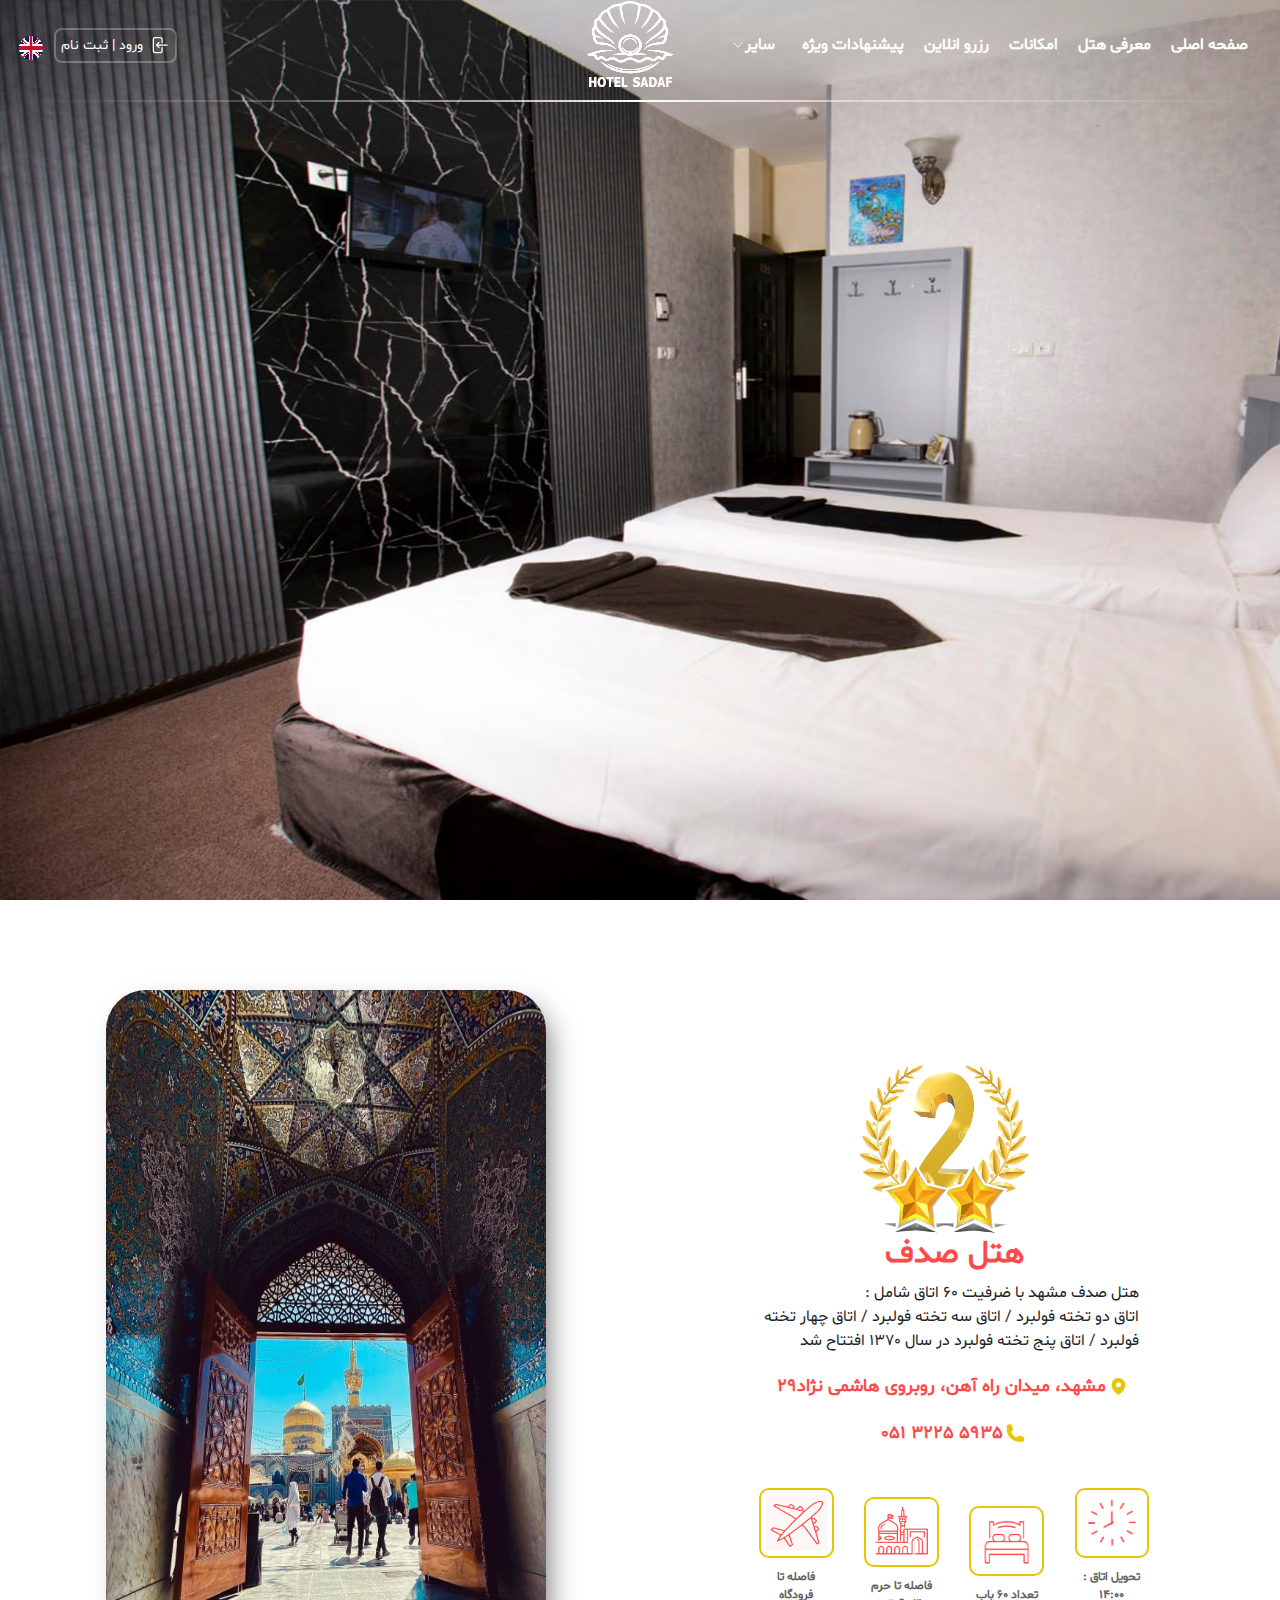
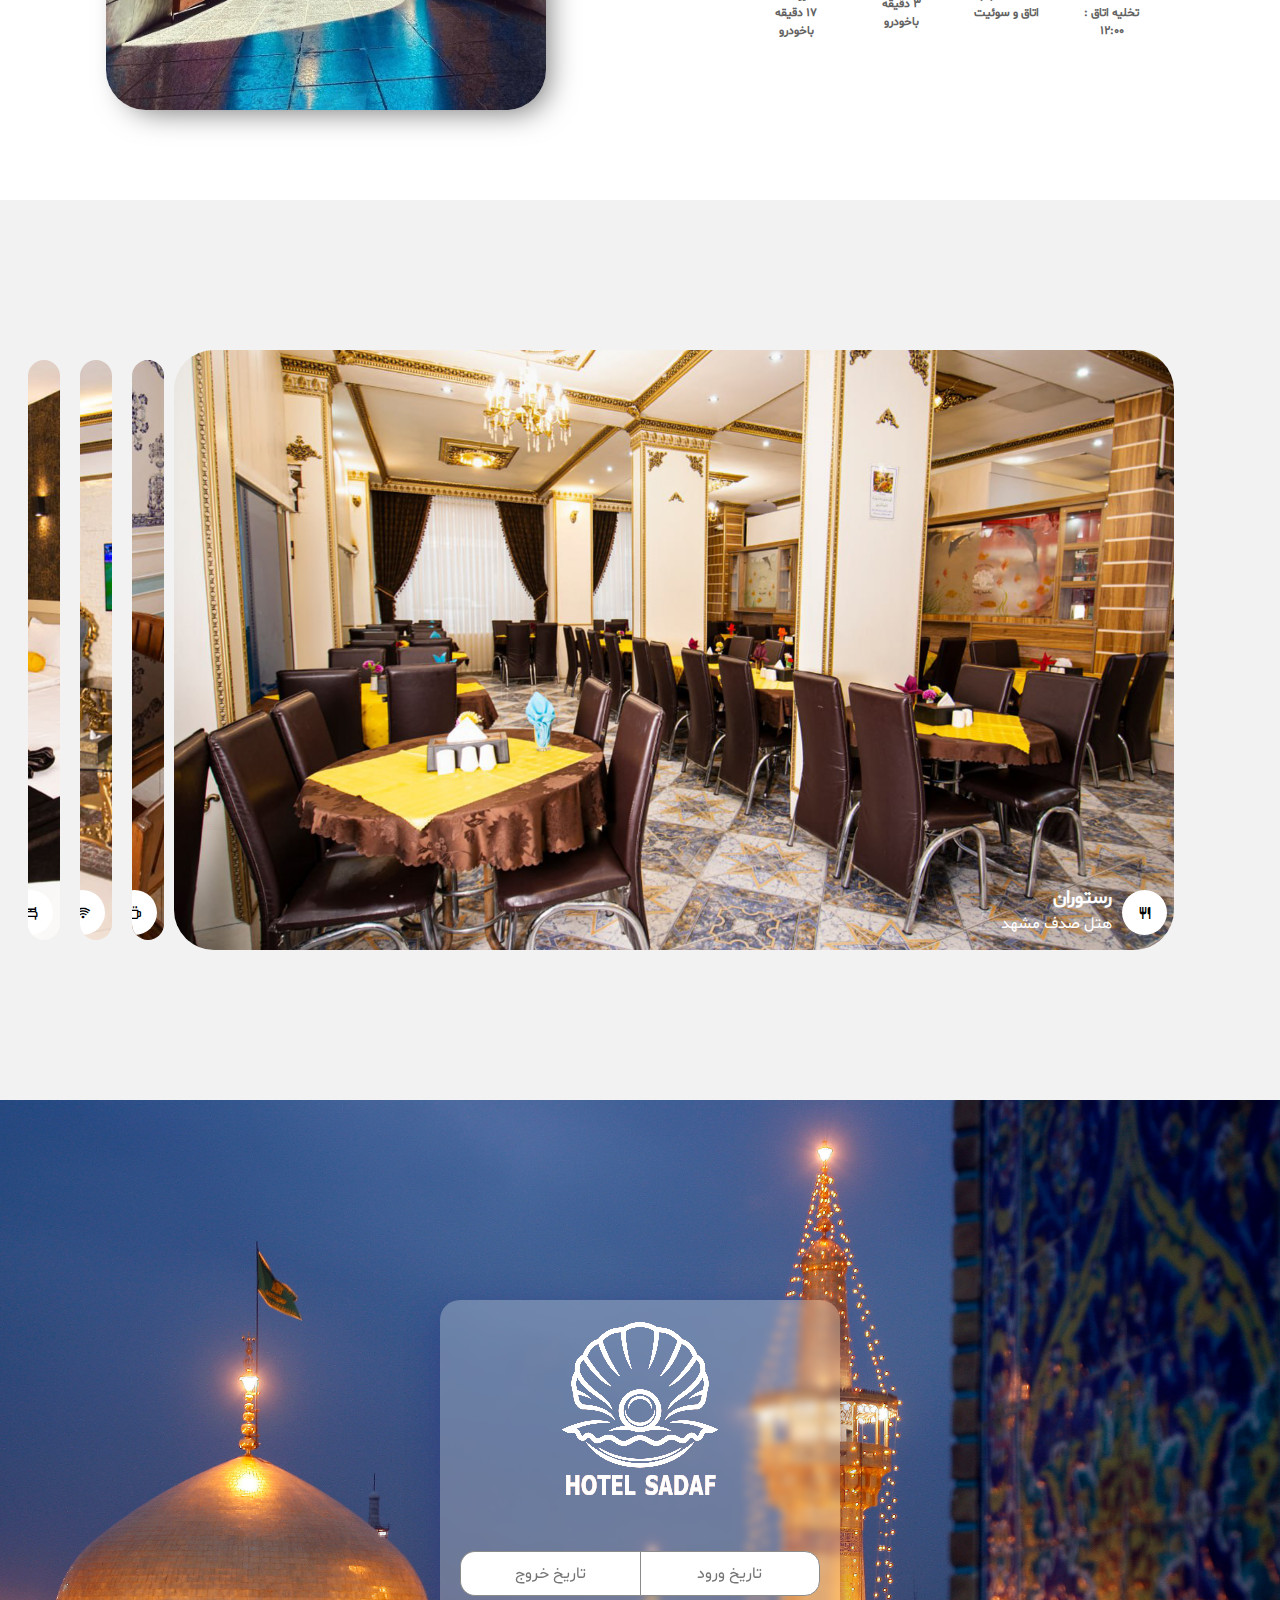
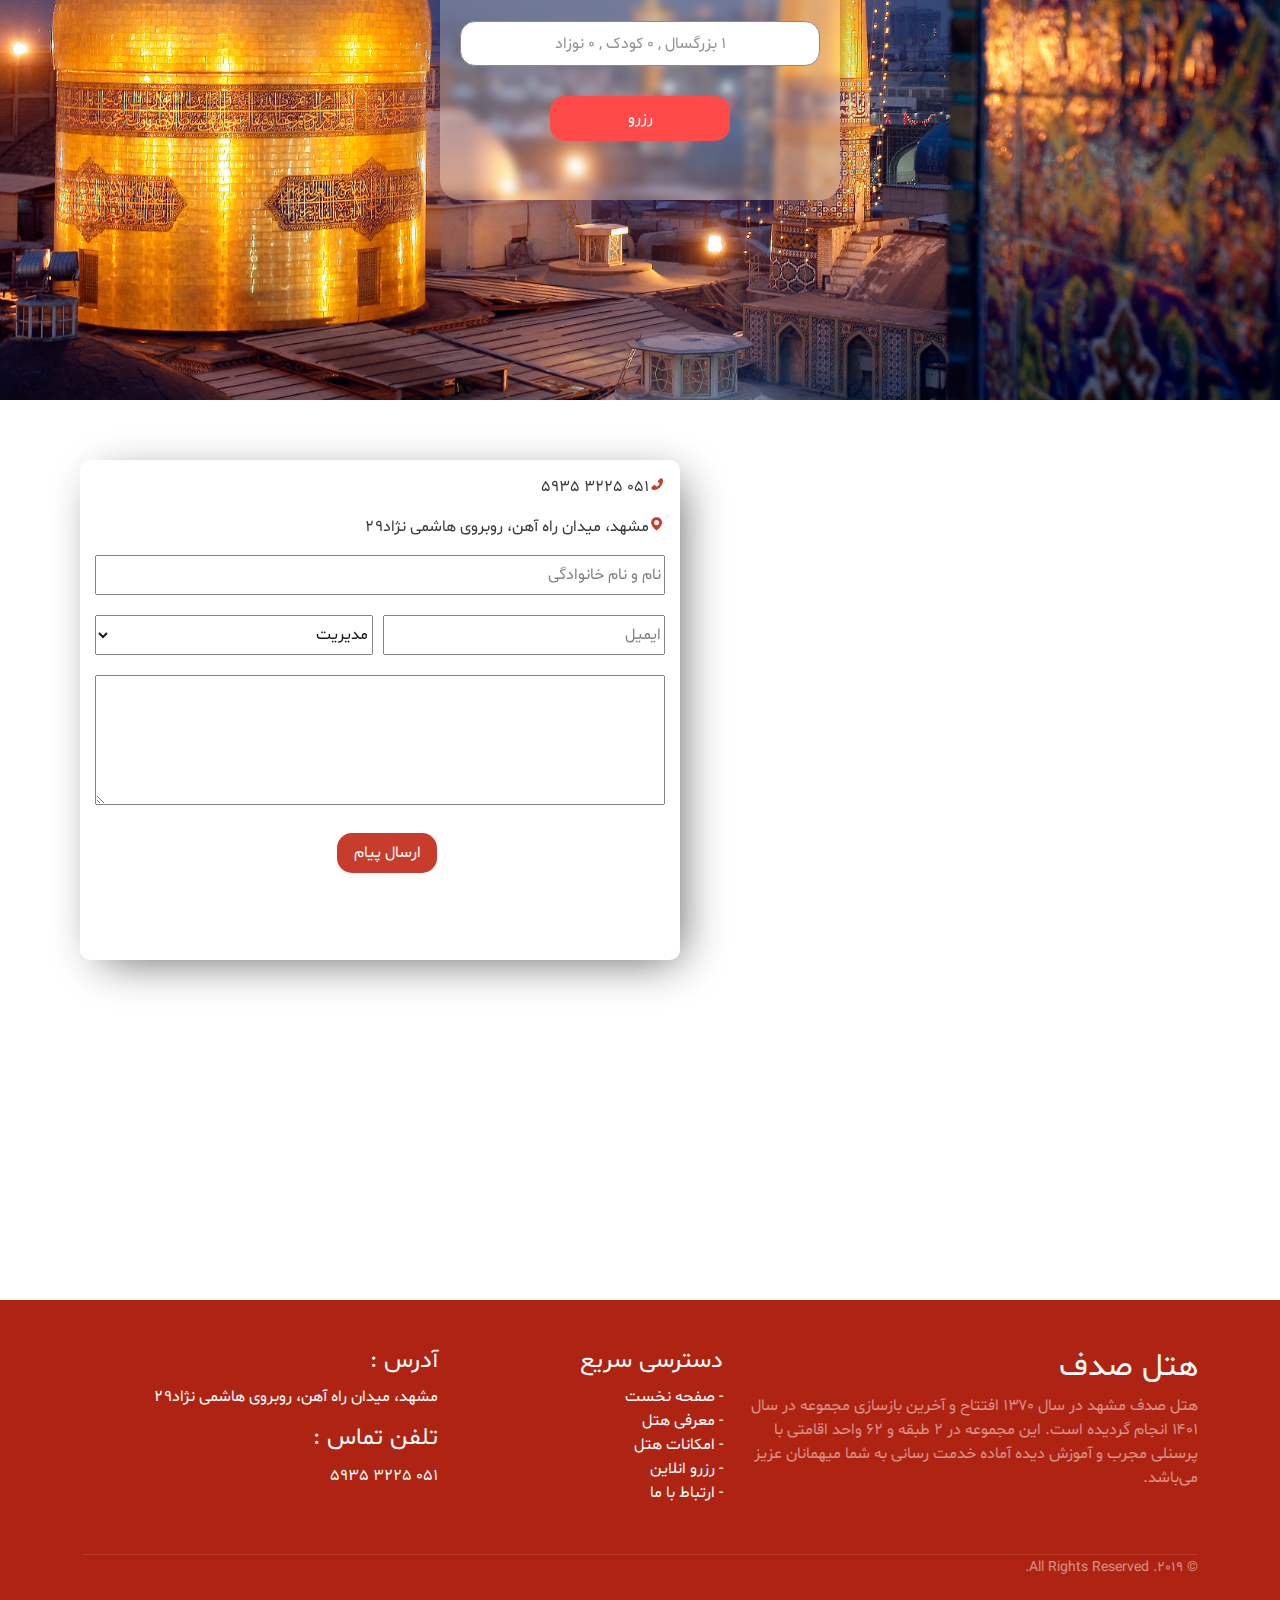
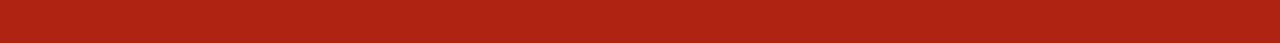
==== commit 2c04d0bb: "make page responsive" ====
--- a/index.html
+++ b/index.html
@@ -117,14 +117,14 @@
                         <span>تخلیه اتاق : 12:00</span>
                     </div>
                 </div>
-                <div class="single-about-card">
+                <div class="single-about-card about_rooms">
                     <img class="about-card-img" src="./img/bed.png" alt="clock">
                     <div class="about-card-text">
                         <span>تعداد 60 باب</span>
                         <span>اتاق و سوئیت</span>
                     </div>
                 </div>
-                <div class="single-about-card">
+                <div class="single-about-card about_shrine">
                     <img class="about-card-img" src="./img/shrine.png" alt="clock">
                     <div class="about-card-text">
                         <span>فاصله تا حرم</span>
@@ -192,6 +192,56 @@
                     <div class="main">اتاق ها</div>
                     <div class="sub">هتل صدف مشهد</div>
                 </div>
+                </div>
+            </div>
+        </div>
+        <div class="gallery">
+            <div class="FGA">
+                <div class="gallery_card right_card">
+                    <div class="gallery_img-container right_card">
+                        <div class="gallery_img cofe_card">
+                        </div>
+                        <div class="gallery_card_description gallery_card">
+                            <span class="gallery_card_title">
+                                کافی شاپ
+                            </span>
+                        </div>
+                    </div>
+                </div>
+                <div class="gallery_card left_card">
+                    <div class="gallery_img-container left_card">
+                        <div class="gallery_img rest_card">
+                        </div>
+                        <div class="gallery_card_description gallery_card">
+                            <span class="gallery_card_title">
+                                رستوران
+                            </span>
+                        </div>
+                    </div>
+                </div>
+            </div>
+            <div class="FGA">
+                <div class="gallery_card right_card">
+                    <div class="gallery_img-container right_card">
+                        <div class="gallery_img loby_card">
+                        </div>
+                        <div class="gallery_card_description gallery_card">
+                            <span class="gallery_card_title">
+                                لابی
+                            </span>
+                        </div>
+                    </div>
+                </div>
+                <div class="gallery_card left_card">
+                    <div class="gallery_img-container left_card">
+                        <div class="gallery_img room_card">
+                        </div>
+                        <div class="gallery_card_description gallery_card">
+                            <span class="gallery_card_title">
+                                اتاق ها
+                            </span>
+                        </div>
+                    </div>
                 </div>
             </div>
         </div>
@@ -258,6 +308,7 @@
             </div>
         </div>
     </div>
+    <iframe class="mymap2" src="https://www.google.com/maps/embed?pb=!1m18!1m12!1m3!1d675.9525253292547!2d59.62036240257253!3d36.30284320225684!2m3!1f0!2f0!3f0!3m2!1i1024!2i768!4f13.1!3m3!1m2!1s0x3f6c90e5ed8086eb%3A0xc0cc4158bf1b7c28!2sSadaf%20Hotel!5e0!3m2!1sen!2s!4v1705841017044!5m2!1sen!2s" style="border:0;" allowfullscreen="" loading="lazy" referrerpolicy="no-referrer-when-downgrade"></iframe> 
     <div class="map container-fluid">
         <iframe class="mymap" src="https://www.google.com/maps/embed?pb=!1m18!1m12!1m3!1d675.9525253292547!2d59.62036240257253!3d36.30284320225684!2m3!1f0!2f0!3f0!3m2!1i1024!2i768!4f13.1!3m3!1m2!1s0x3f6c90e5ed8086eb%3A0xc0cc4158bf1b7c28!2sSadaf%20Hotel!5e0!3m2!1sen!2s!4v1705841017044!5m2!1sen!2s" style="border:0;" allowfullscreen="" loading="lazy" referrerpolicy="no-referrer-when-downgrade"></iframe> 
         <div class="map-msgbox">
@@ -274,7 +325,7 @@
                     </select>
                 </div>
                 <div class="msg-twxt">
-                    <textarea name="msgtext" id="msgText" cols="69" rows="8"></textarea>
+                    <textarea name="msgtext" id="msgText"></textarea>
                 </div>
             </div>
             <button class="msgSub">ارسال پیام</button>
--- a/style/navbar.css
+++ b/style/navbar.css
@@ -19,7 +19,7 @@
     }
 }
 
-@media screen and (max-width: 500px) {
+@media screen and (max-width: 600px) {
     .nav-btn-stay a{
         font-size: 10px;
     }
@@ -28,6 +28,19 @@
     }
     .navbar-btns{
         margin-right: 0px;
+    }
+    .site-top{
+        background-image: url(../img/ssss.jpg) !important;
+    }
+    .navbar{
+        background: rgba(255, 255, 255, 0.2);
+        box-shadow: 0 4px 30px rgba(0, 0, 0, 0.1);
+        backdrop-filter: blur(2px);
+        -webkit-backdrop-filter: blur(6.2px);
+        border: 1px solid rgba(255, 255, 255, 0.3);
+    }
+    .divider{
+        display: none;
     }
 }
 
@@ -41,6 +54,7 @@
     height: 100vh;
     background-size: cover;
     transition: all 250ms ease-in-out;
+    background-image: url(../img/hotel/main.jpg);
 }
 .navbar{
     height: 90px;
--- a/style/about.css
+++ b/style/about.css
@@ -25,6 +25,10 @@
     align-items: center;
     justify-content: center;
     margin-top: 20px;
+}
+
+.call-text{
+    direction: ltr;
 }
 
 .loc-text , .call-text{
@@ -83,11 +87,35 @@
     box-shadow: 10px 10px 30px -9px rgba(112,112,112,1);
 }
 
-@media screen and (max-width: 500px) {
+@media screen and (max-width: 600px) {
+    body{
+        overflow-x: hidden;
+    }
     .about{
         flex-direction: column;
     }
     .about-img{
         width: 100%;
     }
+    .about-text {
+        width: 100%;
+    }
+    .text-photo {
+        margin-right: 22% ;
+    }
+    .single-about-card {
+        width: 100%;
+    }
+    .about-img{
+        display: none;
+    }
+    .about_rooms{
+        margin-top: -35px;
+    }
+    .about_shrine{
+        margin-top: -15px;
+    }
+    .loc-text{
+        font-size: 16px;
+    }
 }--- a/style/carousel.css
+++ b/style/carousel.css
@@ -175,4 +175,98 @@
 }
 .options .option .label .info .sub {
     /* transition-delay: 0.1s; */
+}
+@media screen and (max-width: 638px) {
+    .options {
+      display: none;
+    }
+}
+/*------------------------------------------------------------------------------------*/
+
+.gallery{
+    display: flex;
+    flex-direction: column;
+    gap: 10px;
+}
+
+.FGA{
+    display: flex;
+    gap: 5px;
+}
+
+.gallery_card {
+    width: 170px;
+    height: min-content;
+    transition: all .3s;
+    position: relative;
+    box-shadow: 0px 15px 20px -5px rgba(0, 0, 0, 0.5);
+}
+
+.right_card{
+    border-radius: .5rem 2rem;
+}
+
+.left_card{
+    border-radius: 2rem .5rem;
+}
+
+.gallery_card:hover {
+    transform: scale(1.03);
+}
+
+.gallery_img {
+    transition: all .3s;
+    width: 100%;
+}
+
+.cofe_card{
+    background-image: url(../img/hotel/cofecard.jpg);
+}
+
+.rest_card{
+    background-image: url(../img/hotel/restcard.jpg);
+}
+
+.loby_card{
+    background-image: url(../img/hotel/lobycard.jpg);
+}
+
+.room_card{
+    background-image: url(../img/hotel/roomcard.jpg);
+}
+
+.gallery_img-container {
+    display: grid;
+    /* border-radius: .5rem 2rem; */
+    height: 270px;
+    overflow: hidden;
+}
+
+.gallery_card_description {
+  position: absolute;
+  bottom: .5rem;
+  left: .5rem;
+  text-align: start;
+  padding: .5rem 1em;
+  width: 90%;
+  transition: all 0.5s ease;
+  text-overflow: ellipsis;
+  white-space: nowrap;
+  backdrop-filter: blur(.1rem);
+  background-color: rgba(0, 0, 0, 0.2);
+  border-radius: .5rem 2rem;
+}
+
+.gallery_card_description:hover {
+    transform: perspective(100px) translateX(7px) rotateX(3deg) rotateY(3deg) scale(1);
+    box-shadow: none;
+}
+
+.gallery_card_title {
+    color: aliceblue;
+}
+@media screen and (min-width: 638px) {
+    .gallery {
+      display: none;
+    }
 }--- a/style/map.css
+++ b/style/map.css
@@ -1,12 +1,13 @@
 .map{
     position: relative;
+    height: 100vh;
 }
 
 .map-msgbox{
     height: 500px;
     width: 600px;
     position: absolute;
-    top: 100px;
+    top: 60px;
     left: 80px;
     z-index: 1;
     background-color: white;
@@ -59,4 +60,36 @@
     height: 40px;
     border-radius: 15px;
     width: 100px;
+}
+
+.msg-twxt textarea{
+    width: 100%;
+    height: 130px;
+}
+
+.mymap2{
+    width: 100%;
+    height: 400px;
+}
+
+@media screen and (max-width: 638px) {
+    .map-msgbox{
+        width: 85%;
+        left: 30px;
+    }
+    .mymap {
+      display: none;
+    }
+    .top2-inputs{
+        flex-direction: column;
+    }
+    .msgSub{
+        margin-right: 33%;
+    }
+}
+
+@media screen and (min-width: 638px) {
+    .mymap2{
+        display: none;
+    }
 }--- a/style/apibox.css
+++ b/style/apibox.css
@@ -307,4 +307,10 @@
   width: 25%;
   height: 40px;
   border-radius: 8px;
+}
+
+@media screen and (max-width: 638px) {
+  .apibox{
+    width: 80%;
+  }
 }